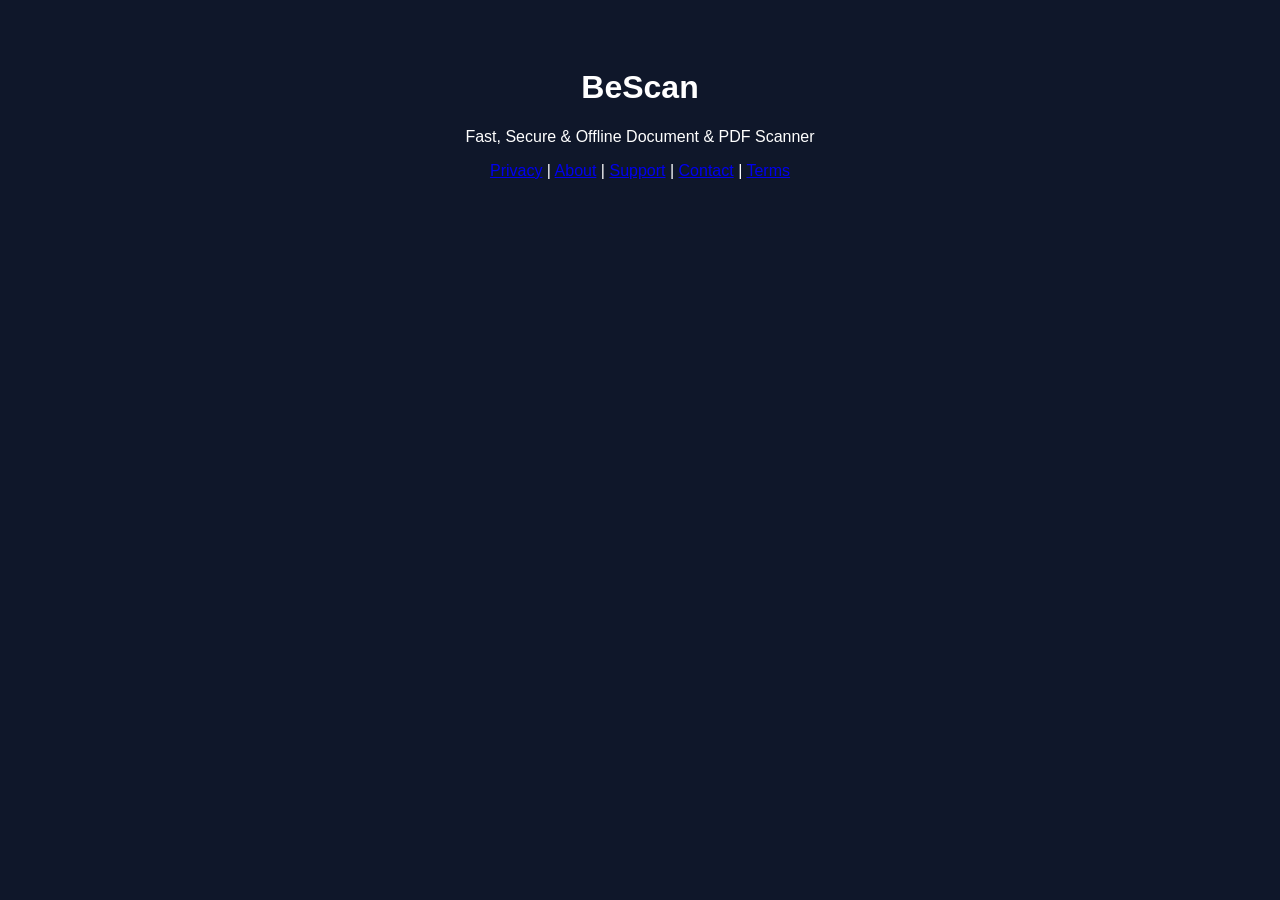
==== index.html @ 76a46c18 "Add files via upload" ====
<!DOCTYPE html><html><head><meta charset='UTF-8'><meta name='viewport' content='width=device-width,initial-scale=1'><title>BeScan</title></head><body style='font-family:Arial;background:#0f172a;color:white;text-align:center;padding:40px'><h1>BeScan</h1><p>Fast, Secure & Offline Document & PDF Scanner</p><p><a href='privacy-policy.html'>Privacy</a> | <a href='about.html'>About</a> | <a href='support.html'>Support</a> | <a href='contact.html'>Contact</a> | <a href='terms.html'>Terms</a></p></body></html>
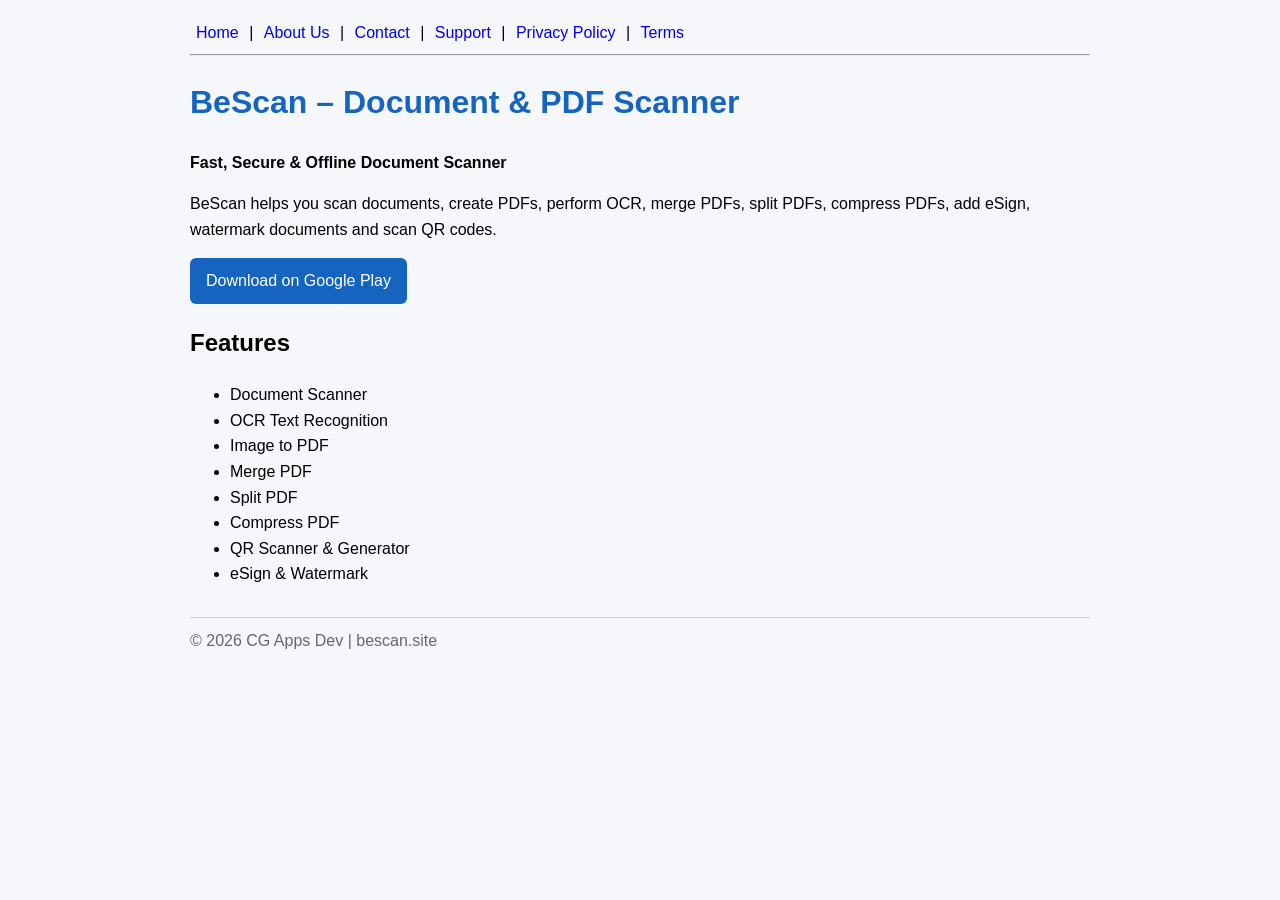
==== commit e5d5f5fd: "Add files via upload" ====
--- a/index.html
+++ b/index.html
@@ -1 +1,27 @@
-<!DOCTYPE html><html><head><meta charset='UTF-8'><meta name='viewport' content='width=device-width,initial-scale=1'><title>BeScan</title></head><body style='font-family:Arial;background:#0f172a;color:white;text-align:center;padding:40px'><h1>BeScan</h1><p>Fast, Secure & Offline Document & PDF Scanner</p><p><a href='privacy-policy.html'>Privacy</a> | <a href='about.html'>About</a> | <a href='support.html'>Support</a> | <a href='contact.html'>Contact</a> | <a href='terms.html'>Terms</a></p></body></html>+<!DOCTYPE html><html><head><meta charset='UTF-8'><title>BeScan</title><style>
+body{font-family:Arial,sans-serif;max-width:900px;margin:auto;padding:20px;line-height:1.6;background:#f5f7fb}
+h1{color:#1565c0}
+nav a{text-decoration:none;margin:0 6px}
+footer{margin-top:30px;border-top:1px solid #ccc;padding-top:10px;color:#666}
+.btn{display:inline-block;padding:10px 16px;background:#1565c0;color:#fff;text-decoration:none;border-radius:6px}
+</style></head><body>
+
+<nav>
+<a href="index.html">Home</a> |
+<a href="about.html">About Us</a> |
+<a href="contact.html">Contact</a> |
+<a href="support.html">Support</a> |
+<a href="privacy-policy.html">Privacy Policy</a> |
+<a href="terms.html">Terms</a>
+</nav><hr>
+
+<h1>BeScan – Document & PDF Scanner</h1>
+<p><b>Fast, Secure & Offline Document Scanner</b></p>
+<p>BeScan helps you scan documents, create PDFs, perform OCR, merge PDFs, split PDFs, compress PDFs, add eSign, watermark documents and scan QR codes.</p>
+<p><a class='btn' href='https://play.google.com/store/apps/details?id=com.cgappsdev.bescan'>Download on Google Play</a></p>
+<h2>Features</h2>
+<ul>
+<li>Document Scanner</li><li>OCR Text Recognition</li><li>Image to PDF</li><li>Merge PDF</li>
+<li>Split PDF</li><li>Compress PDF</li><li>QR Scanner & Generator</li><li>eSign & Watermark</li>
+</ul>
+<footer>© 2026 CG Apps Dev | bescan.site</footer></body></html>
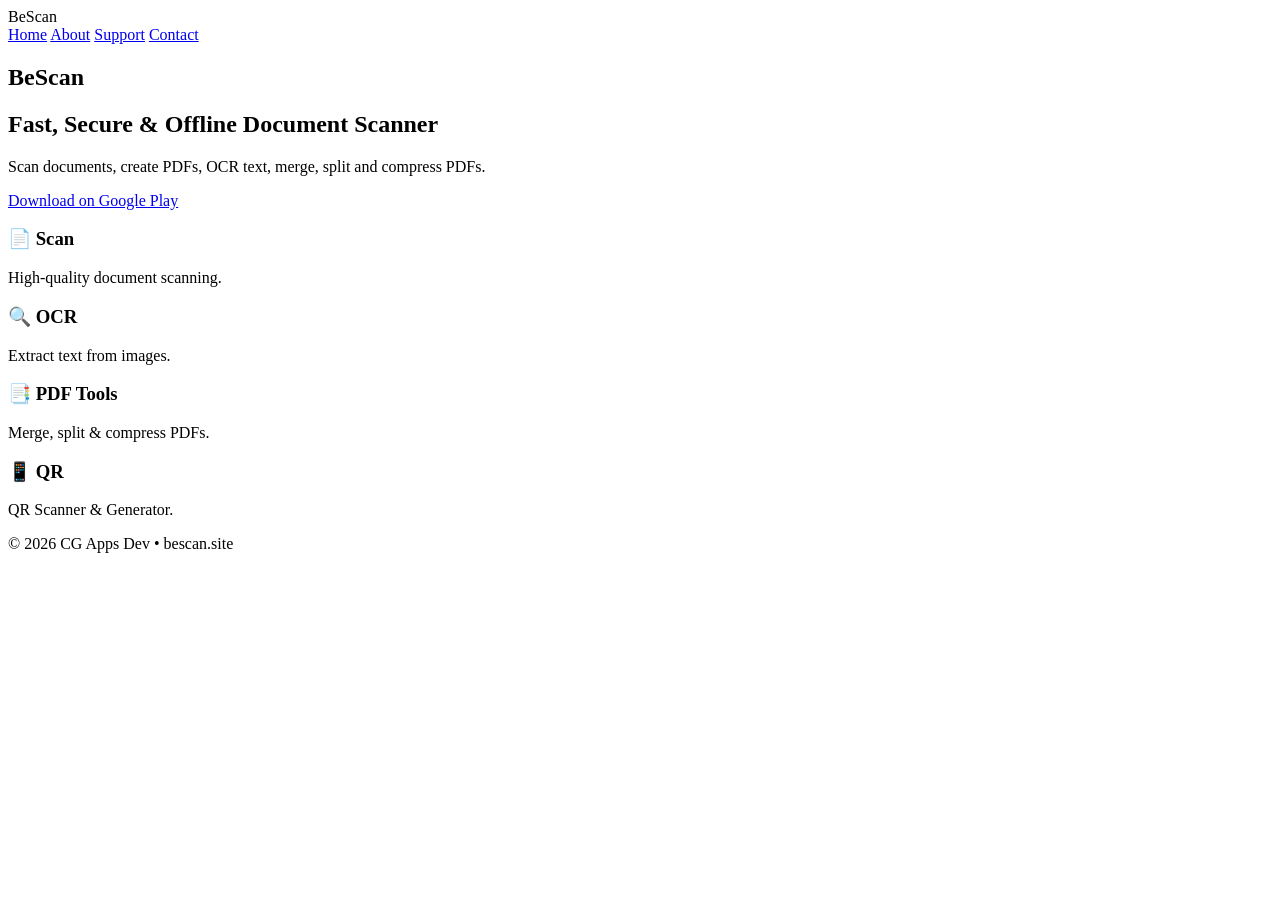
==== commit 2f665d0c: "Add files via upload" ====
--- a/index.html
+++ b/index.html
@@ -1,27 +1,37 @@
-<!DOCTYPE html><html><head><meta charset='UTF-8'><title>BeScan</title><style>
-body{font-family:Arial,sans-serif;max-width:900px;margin:auto;padding:20px;line-height:1.6;background:#f5f7fb}
-h1{color:#1565c0}
-nav a{text-decoration:none;margin:0 6px}
-footer{margin-top:30px;border-top:1px solid #ccc;padding-top:10px;color:#666}
-.btn{display:inline-block;padding:10px 16px;background:#1565c0;color:#fff;text-decoration:none;border-radius:6px}
-</style></head><body>
+<!DOCTYPE html>
+<html lang='en'>
+<head>
+<meta charset='UTF-8'>
+<meta name='viewport' content='width=device-width,initial-scale=1'>
+<title>BeScan - Document & PDF Scanner</title>
+<link rel='stylesheet' href='assets/css/style.css'>
+</head>
+<body>
+<header>
+<div class='logo'>BeScan</div>
+<nav>
+<a href='index.html'>Home</a>
+<a href='about.html'>About</a>
+<a href='support.html'>Support</a>
+<a href='contact.html'>Contact</a>
+</nav>
+</header>
 
-<nav>
-<a href="index.html">Home</a> |
-<a href="about.html">About Us</a> |
-<a href="contact.html">Contact</a> |
-<a href="support.html">Support</a> |
-<a href="privacy-policy.html">Privacy Policy</a> |
-<a href="terms.html">Terms</a>
-</nav><hr>
+<section class='hero'>
+<h1>BeScan</h1>
+<h2>Fast, Secure & Offline Document Scanner</h2>
+<p>Scan documents, create PDFs, OCR text, merge, split and compress PDFs.</p>
+<a class='btn' href='https://play.google.com/store/apps/details?id=com.cgappsdev.bescan'>Download on Google Play</a>
+</section>
 
-<h1>BeScan – Document & PDF Scanner</h1>
-<p><b>Fast, Secure & Offline Document Scanner</b></p>
-<p>BeScan helps you scan documents, create PDFs, perform OCR, merge PDFs, split PDFs, compress PDFs, add eSign, watermark documents and scan QR codes.</p>
-<p><a class='btn' href='https://play.google.com/store/apps/details?id=com.cgappsdev.bescan'>Download on Google Play</a></p>
-<h2>Features</h2>
-<ul>
-<li>Document Scanner</li><li>OCR Text Recognition</li><li>Image to PDF</li><li>Merge PDF</li>
-<li>Split PDF</li><li>Compress PDF</li><li>QR Scanner & Generator</li><li>eSign & Watermark</li>
-</ul>
-<footer>© 2026 CG Apps Dev | bescan.site</footer></body></html>+<section class='features'>
+<div class='card'><h3>📄 Scan</h3><p>High-quality document scanning.</p></div>
+<div class='card'><h3>🔍 OCR</h3><p>Extract text from images.</p></div>
+<div class='card'><h3>📑 PDF Tools</h3><p>Merge, split & compress PDFs.</p></div>
+<div class='card'><h3>📱 QR</h3><p>QR Scanner & Generator.</p></div>
+</section>
+
+<footer>© 2026 CG Apps Dev • bescan.site</footer>
+<script src='assets/js/main.js'></script>
+</body>
+</html>
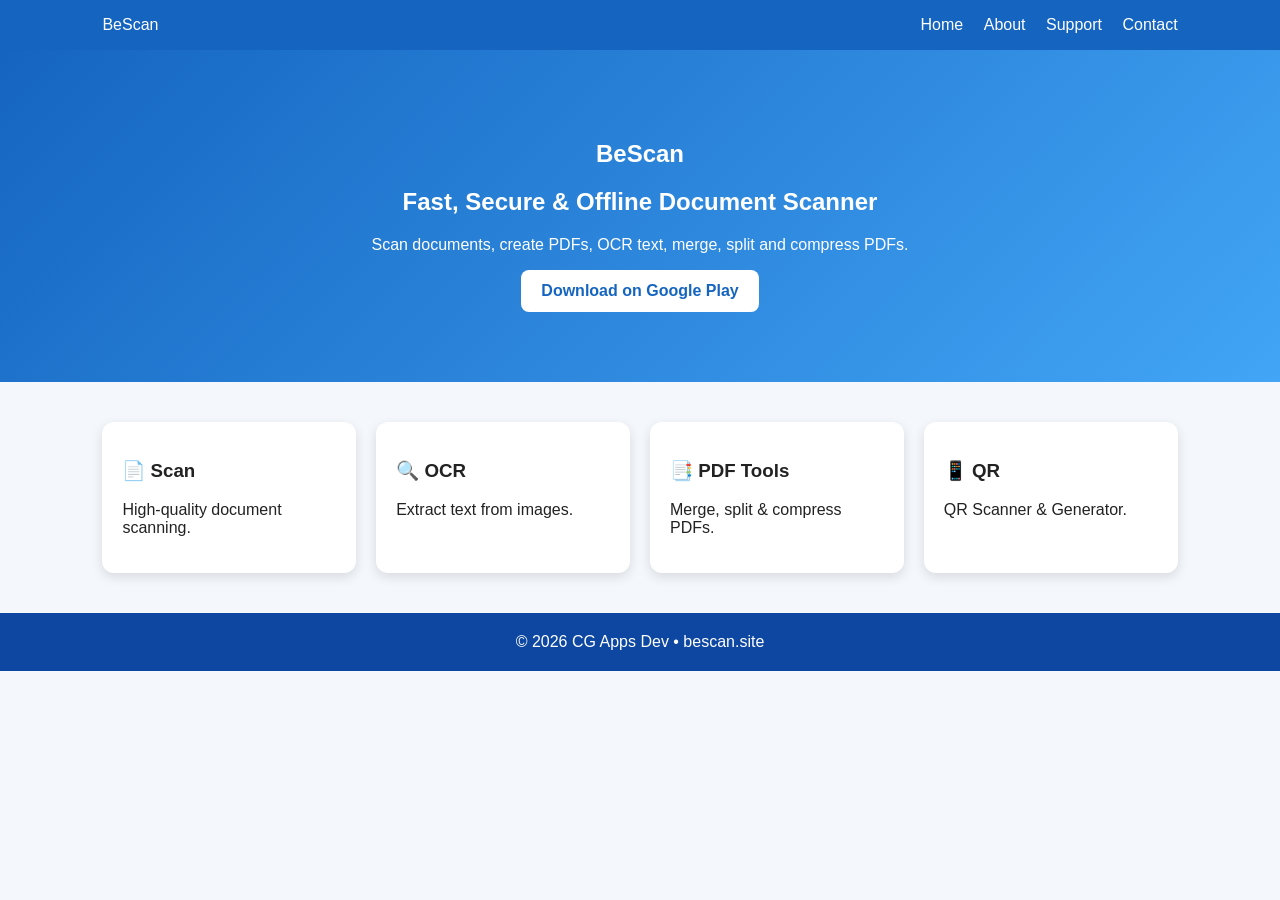
==== commit 1516cc88: "Update index.html" ====
--- a/index.html
+++ b/index.html
@@ -4,7 +4,7 @@
 <meta charset='UTF-8'>
 <meta name='viewport' content='width=device-width,initial-scale=1'>
 <title>BeScan - Document & PDF Scanner</title>
-<link rel='stylesheet' href='assets/css/style.css'>
+<link rel='stylesheet' href='style.css'>
 </head>
 <body>
 <header>
@@ -32,6 +32,6 @@
 </section>
 
 <footer>© 2026 CG Apps Dev • bescan.site</footer>
-<script src='assets/js/main.js'></script>
+<script src='main.js'></script>
 </body>
-</html>+</html>
--- a/style.css
+++ b/style.css
@@ -0,0 +1,8 @@
+body{margin:0;font-family:Arial,sans-serif;background:#f4f7fb;color:#222}
+header{display:flex;justify-content:space-between;align-items:center;padding:16px 8%;background:#1565c0;color:#fff}
+nav a{color:#fff;text-decoration:none;margin-left:16px}
+.hero{padding:70px 8%;text-align:center;background:linear-gradient(135deg,#1565c0,#42a5f5);color:#fff}
+.btn{display:inline-block;background:#fff;color:#1565c0;padding:12px 20px;border-radius:8px;text-decoration:none;font-weight:bold}
+.features{display:grid;grid-template-columns:repeat(auto-fit,minmax(220px,1fr));gap:20px;padding:40px 8%}
+.card{background:#fff;padding:20px;border-radius:12px;box-shadow:0 4px 12px rgba(0,0,0,.12)}
+footer{text-align:center;padding:20px;background:#0d47a1;color:#fff}
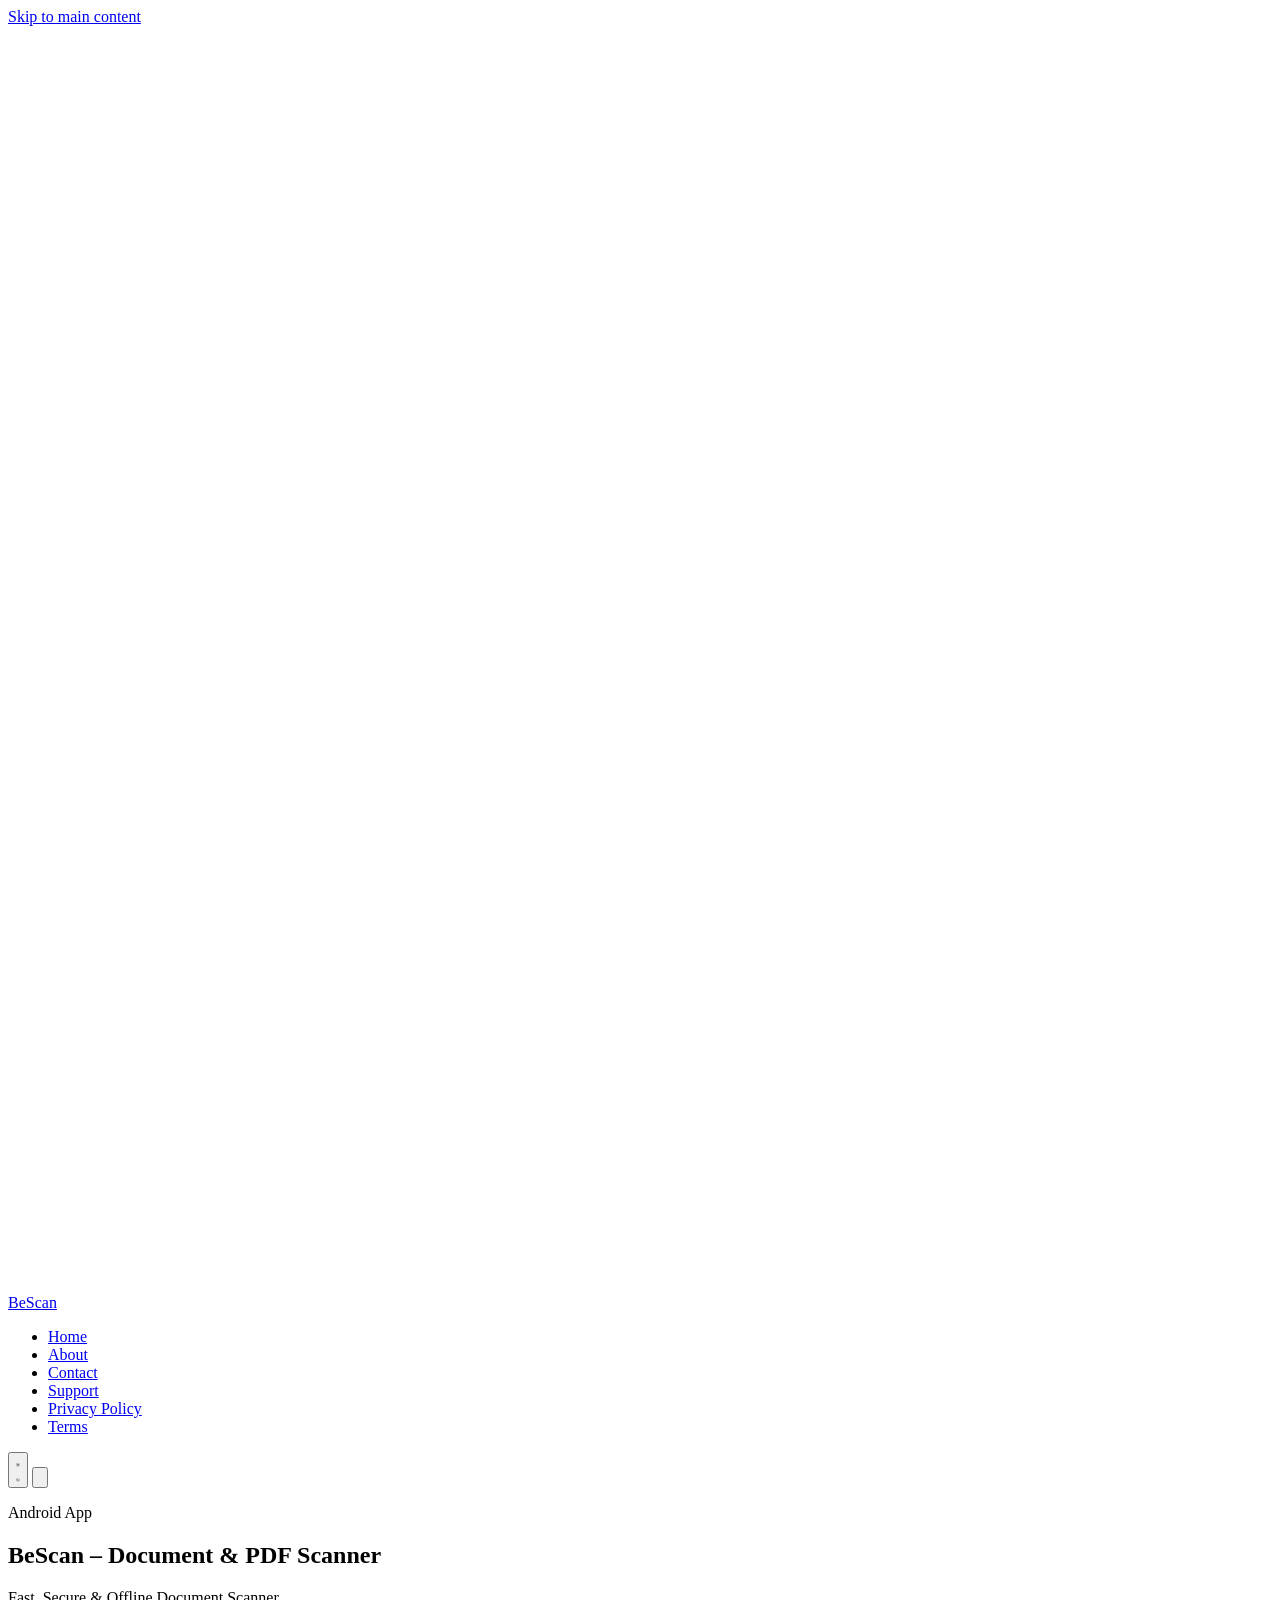
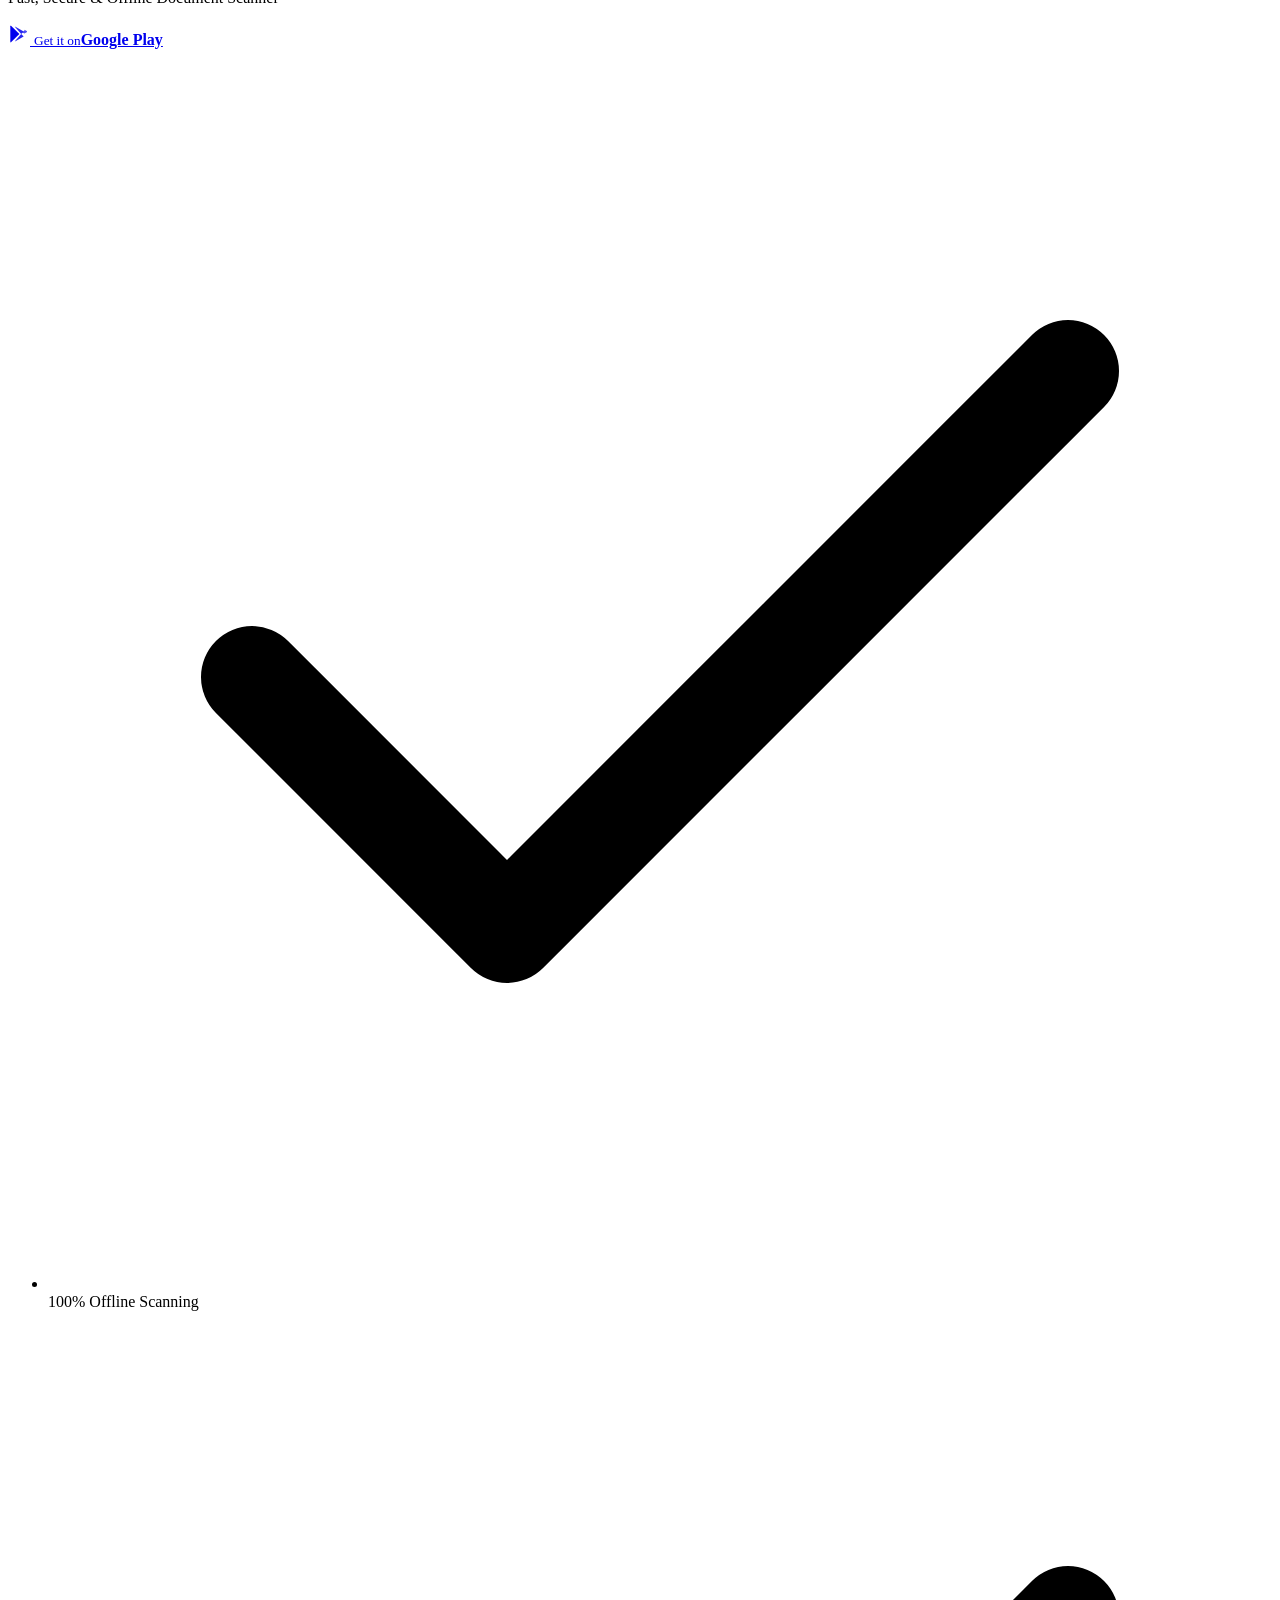
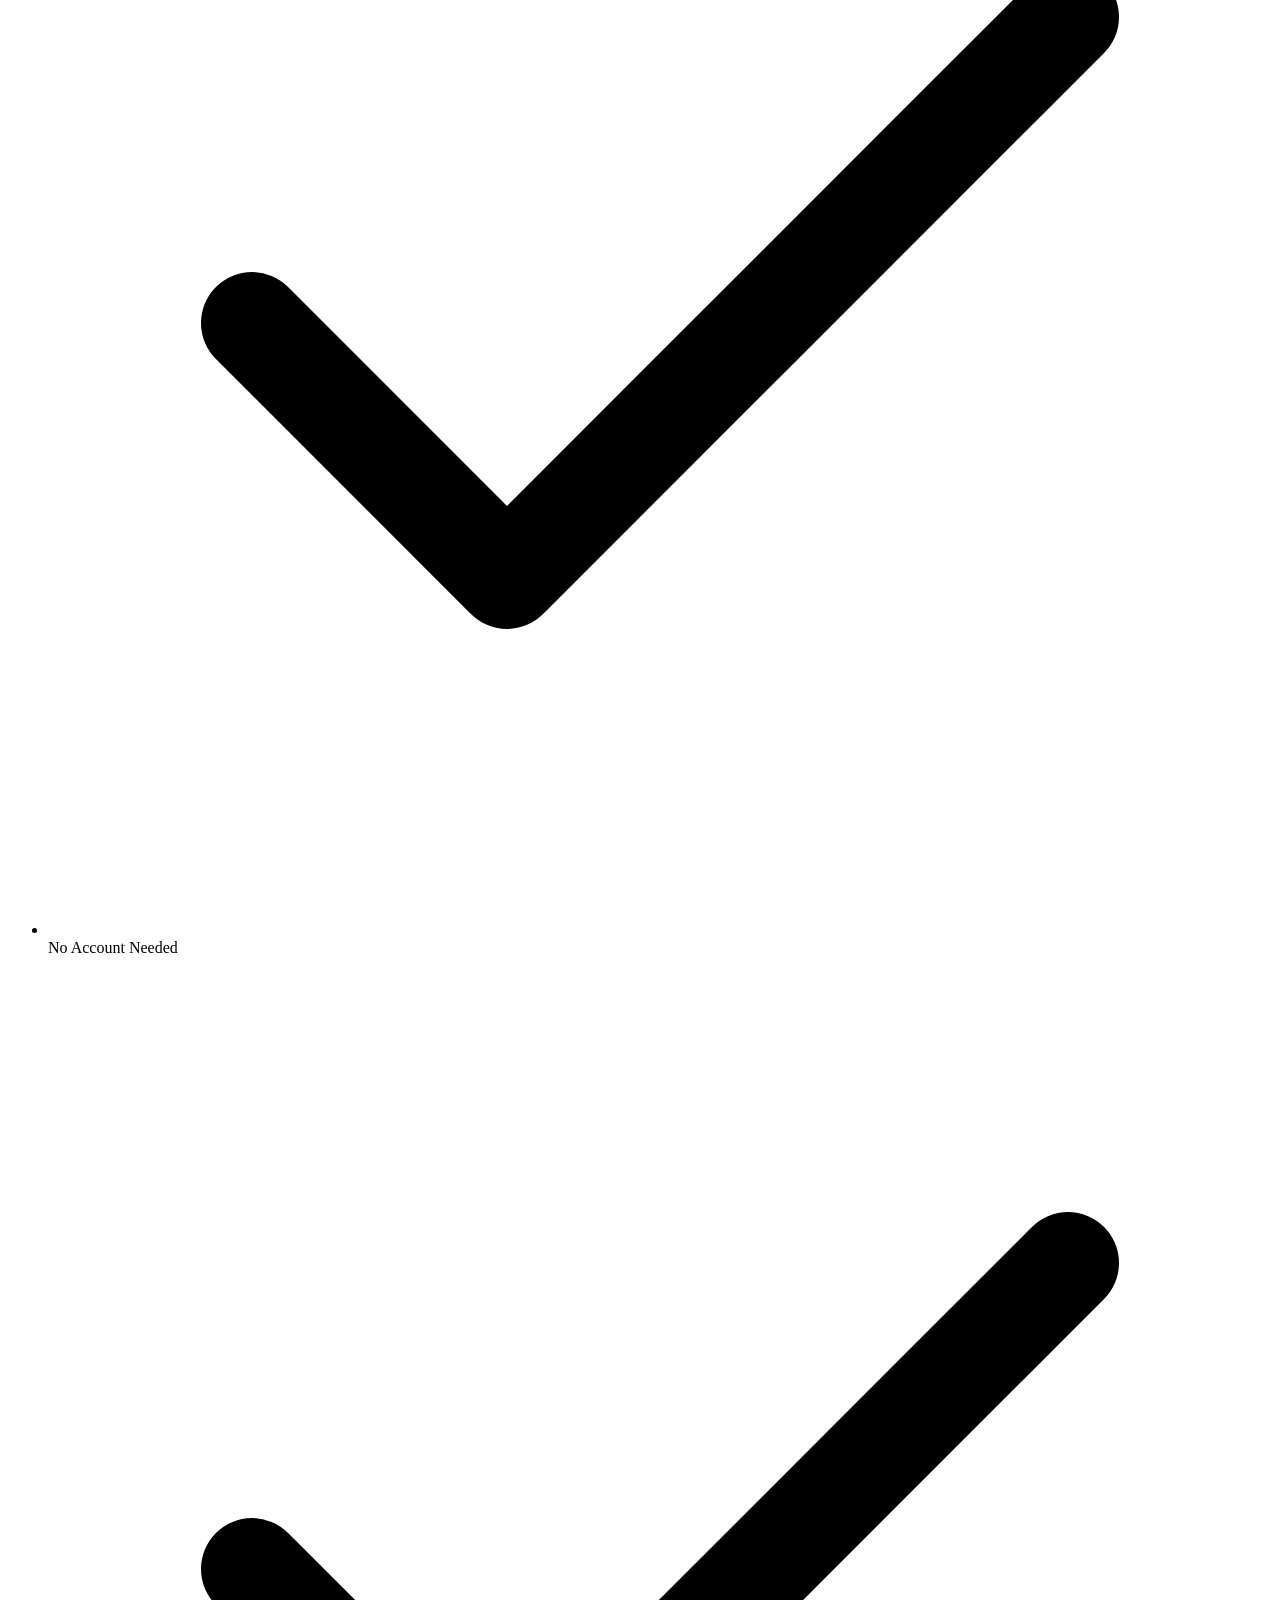
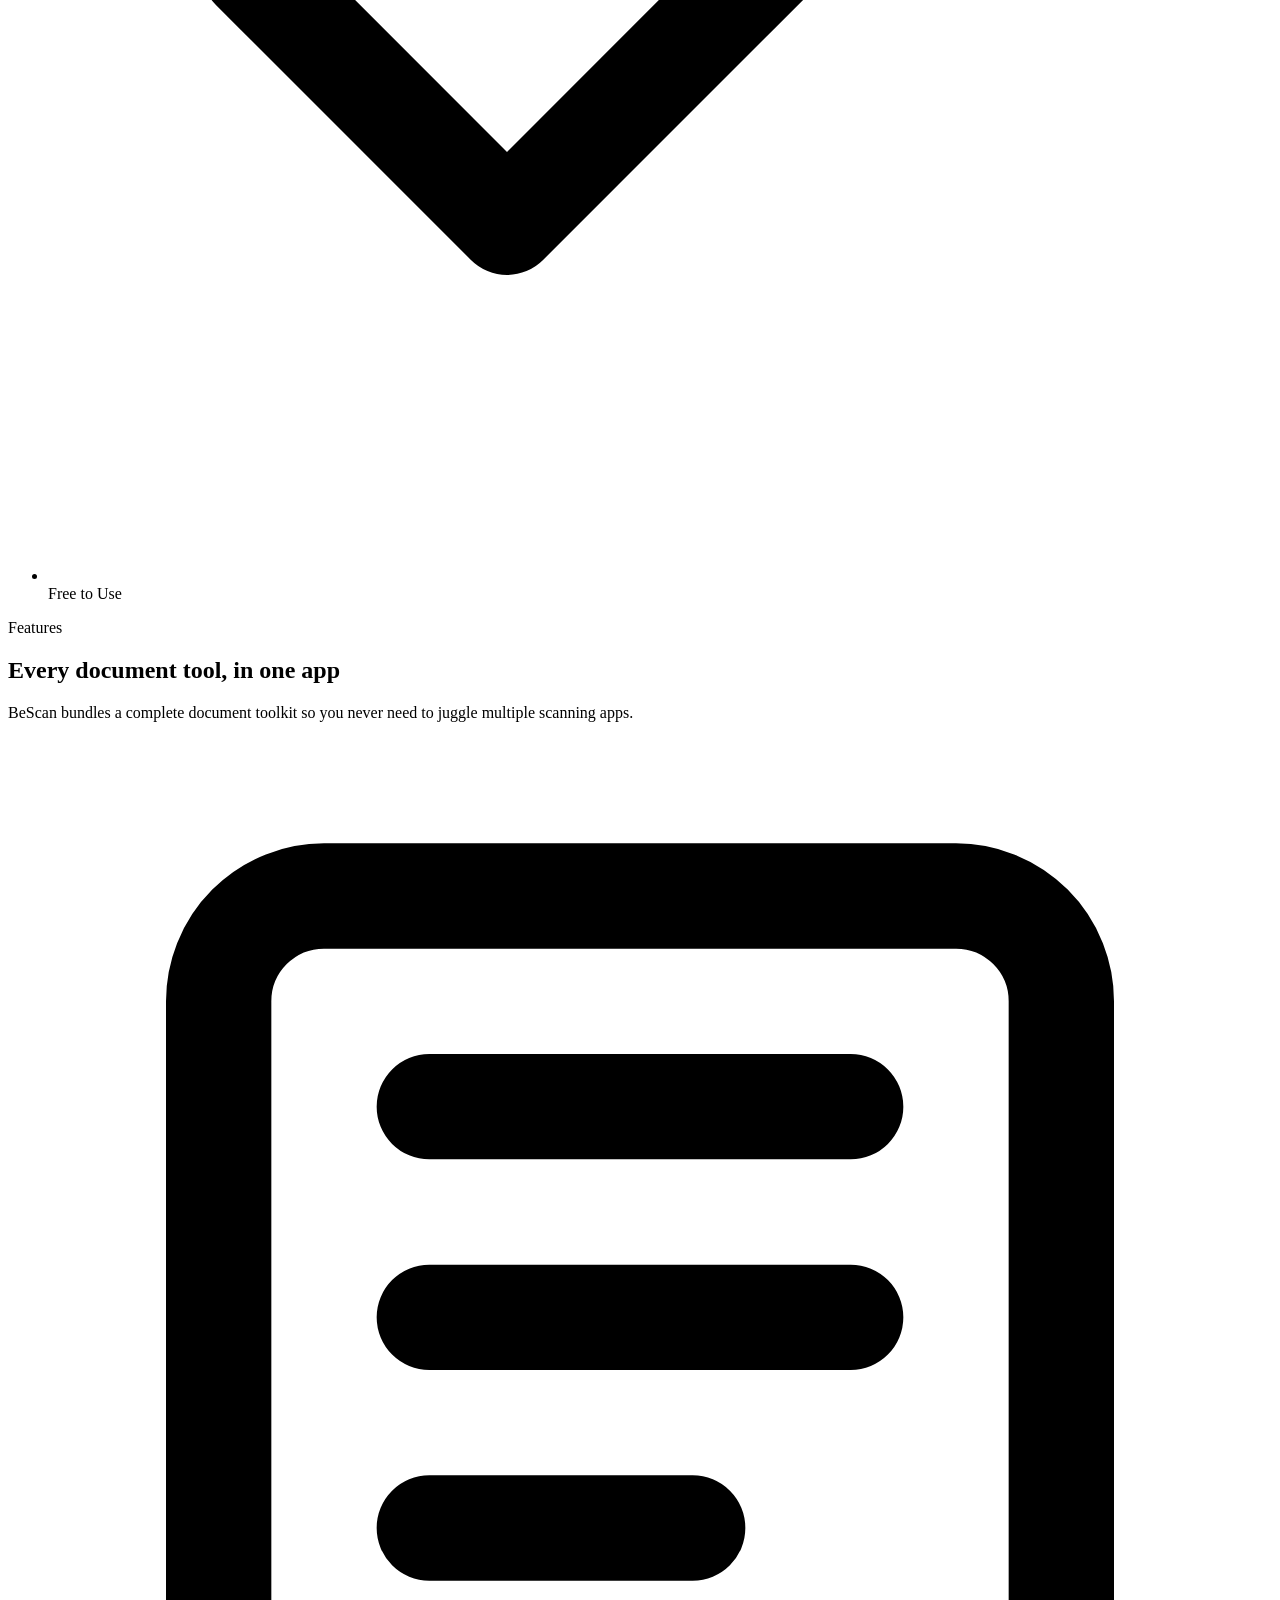
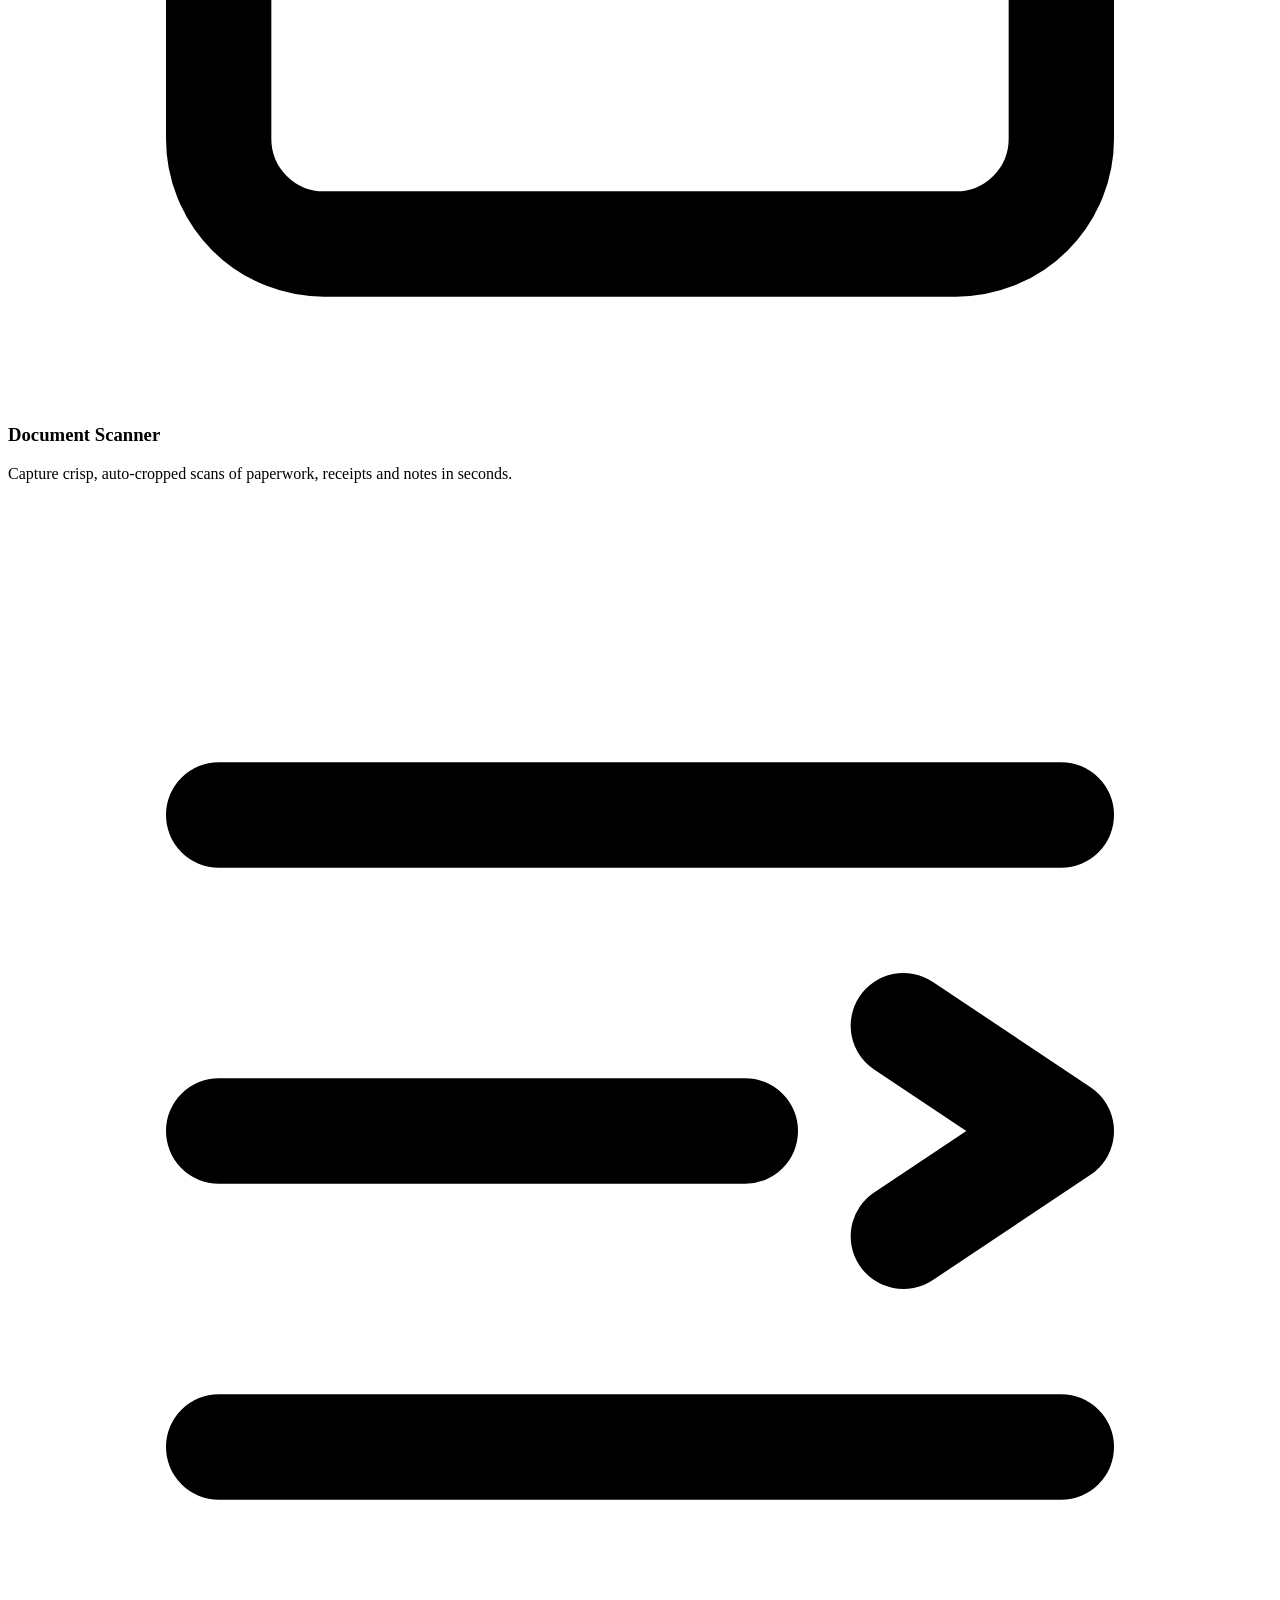
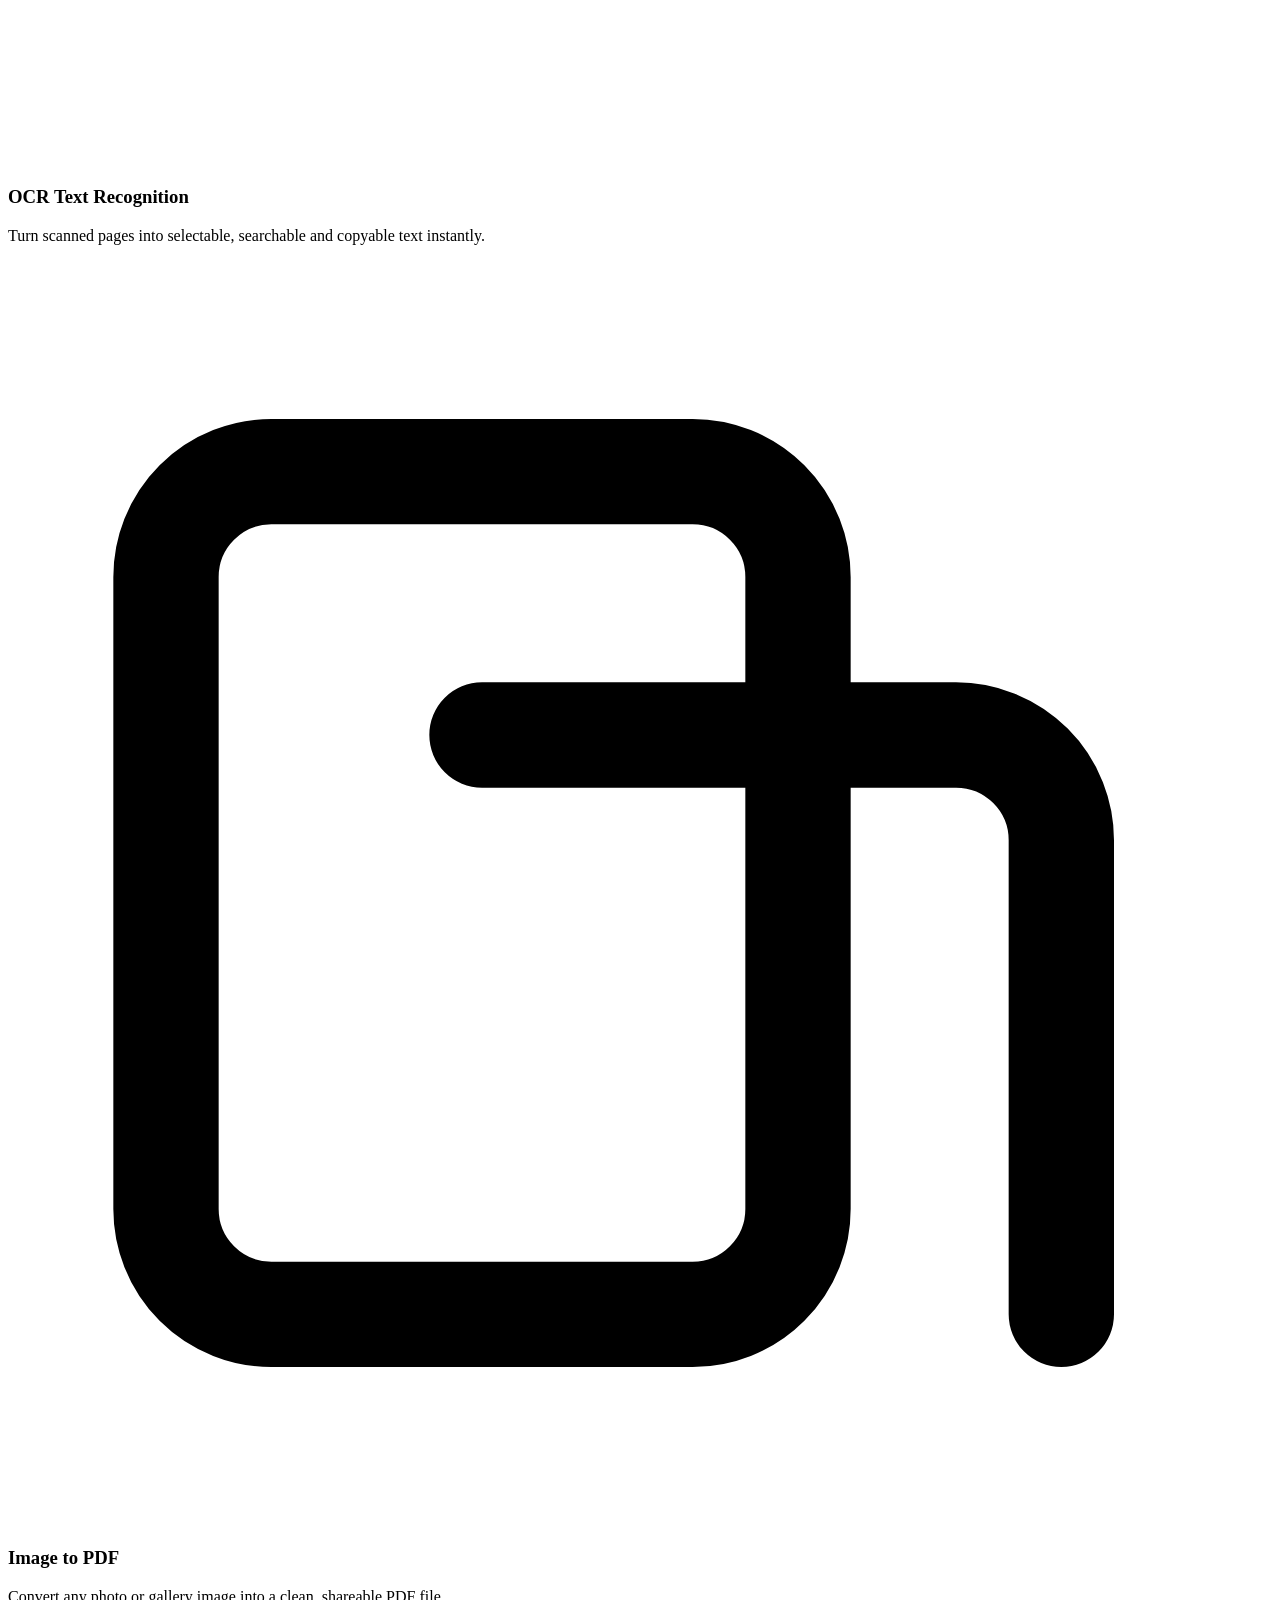
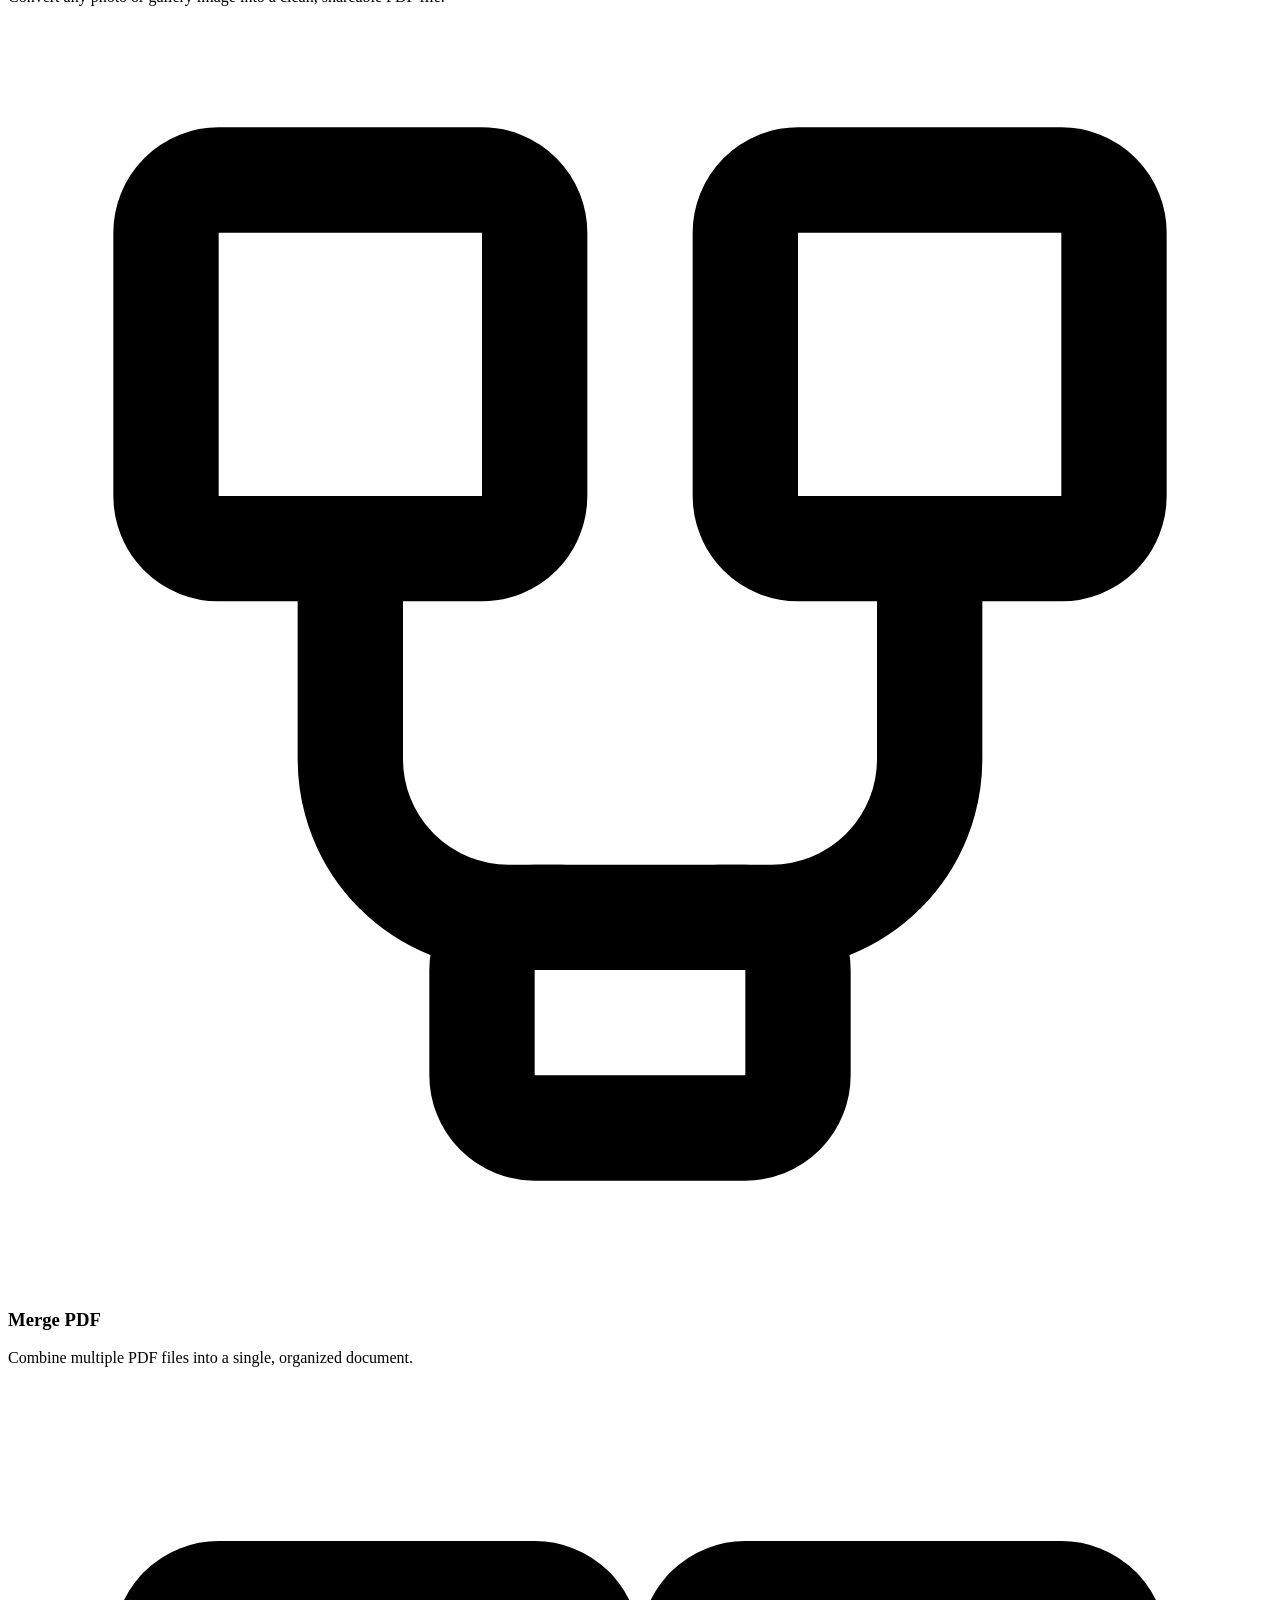
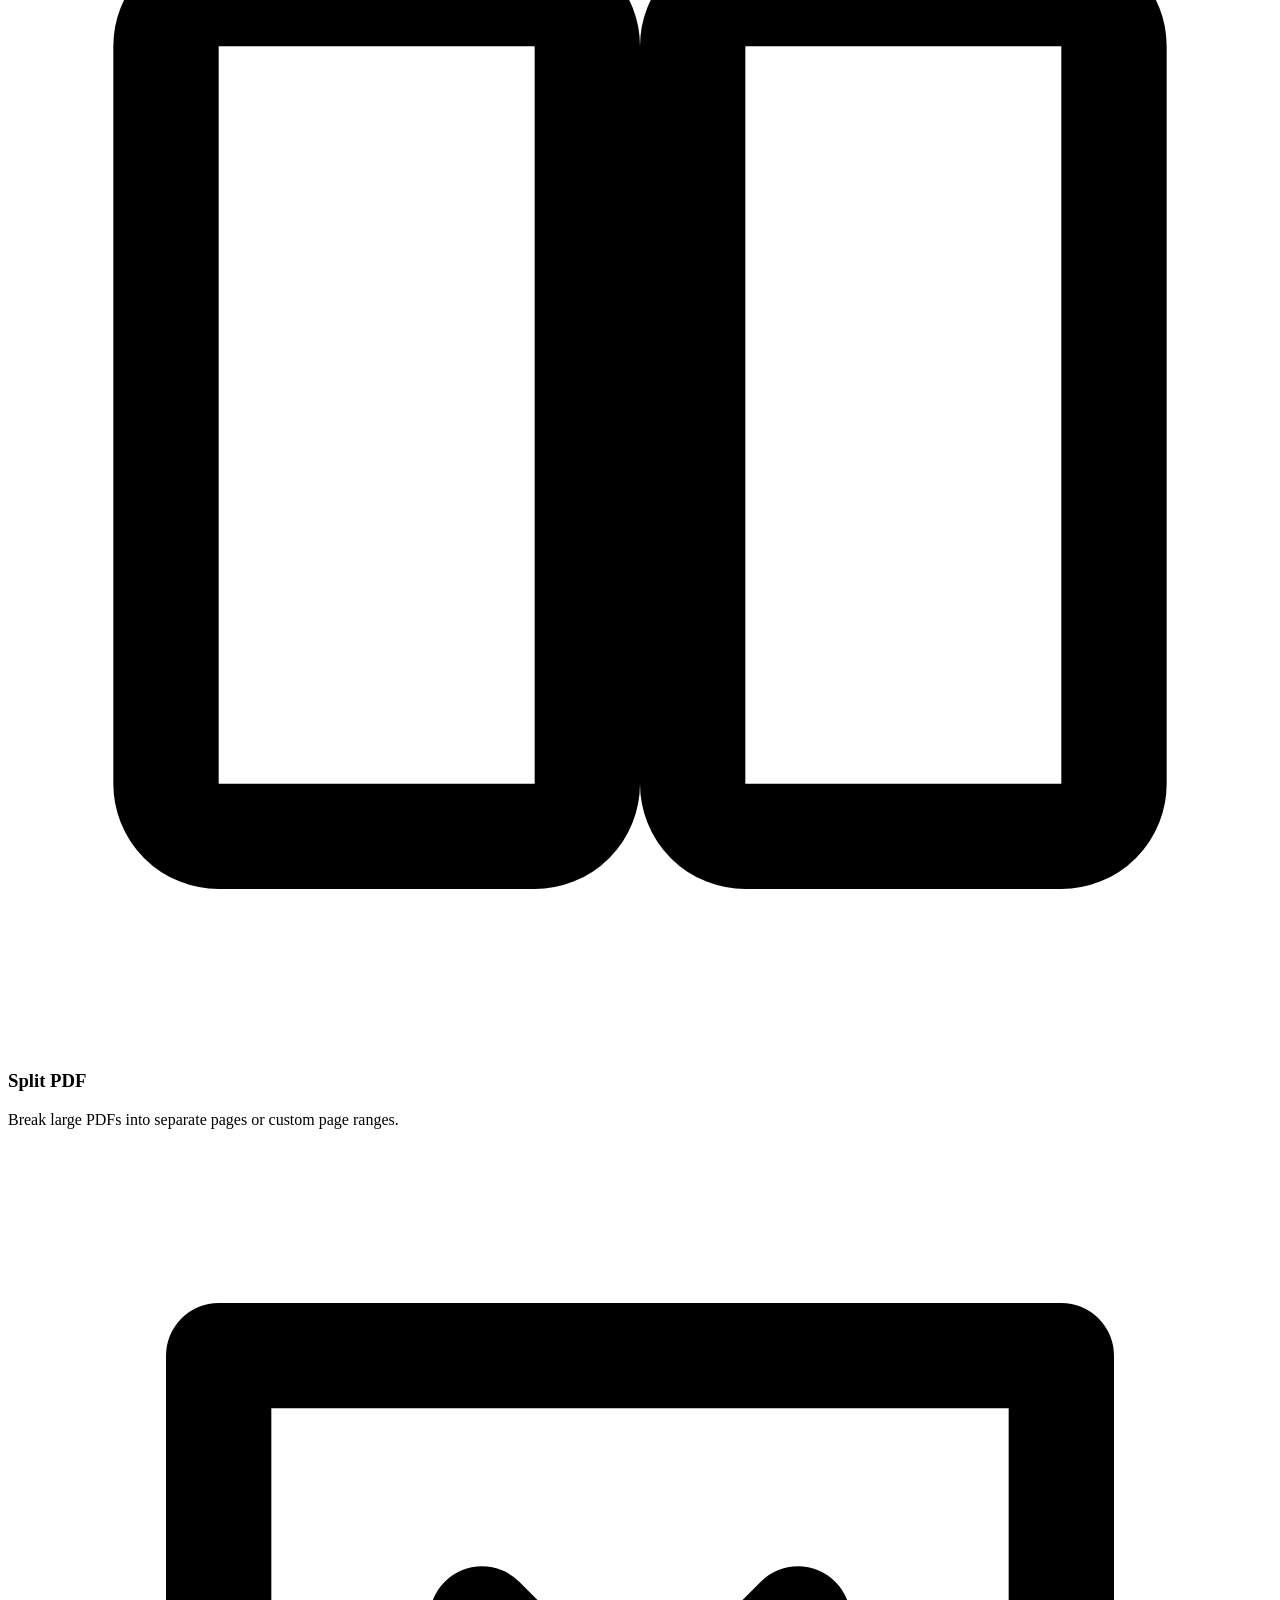
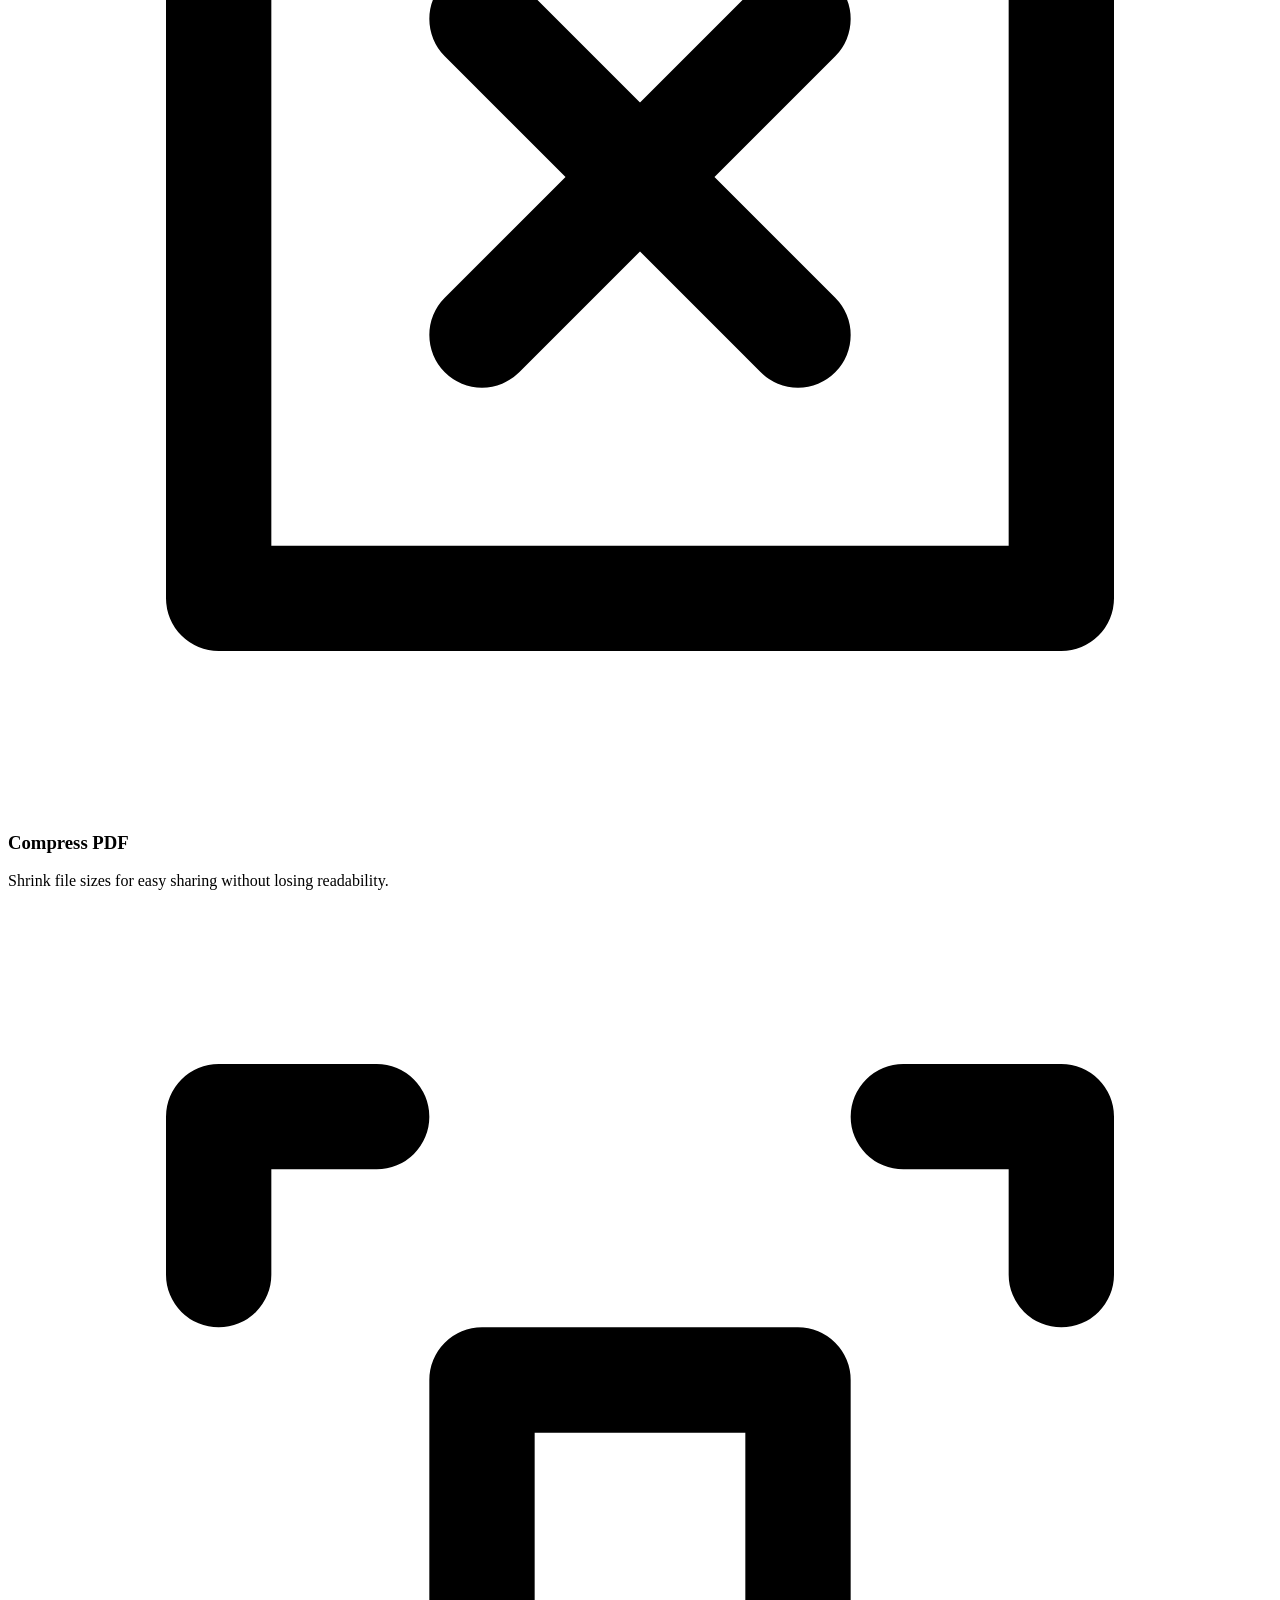
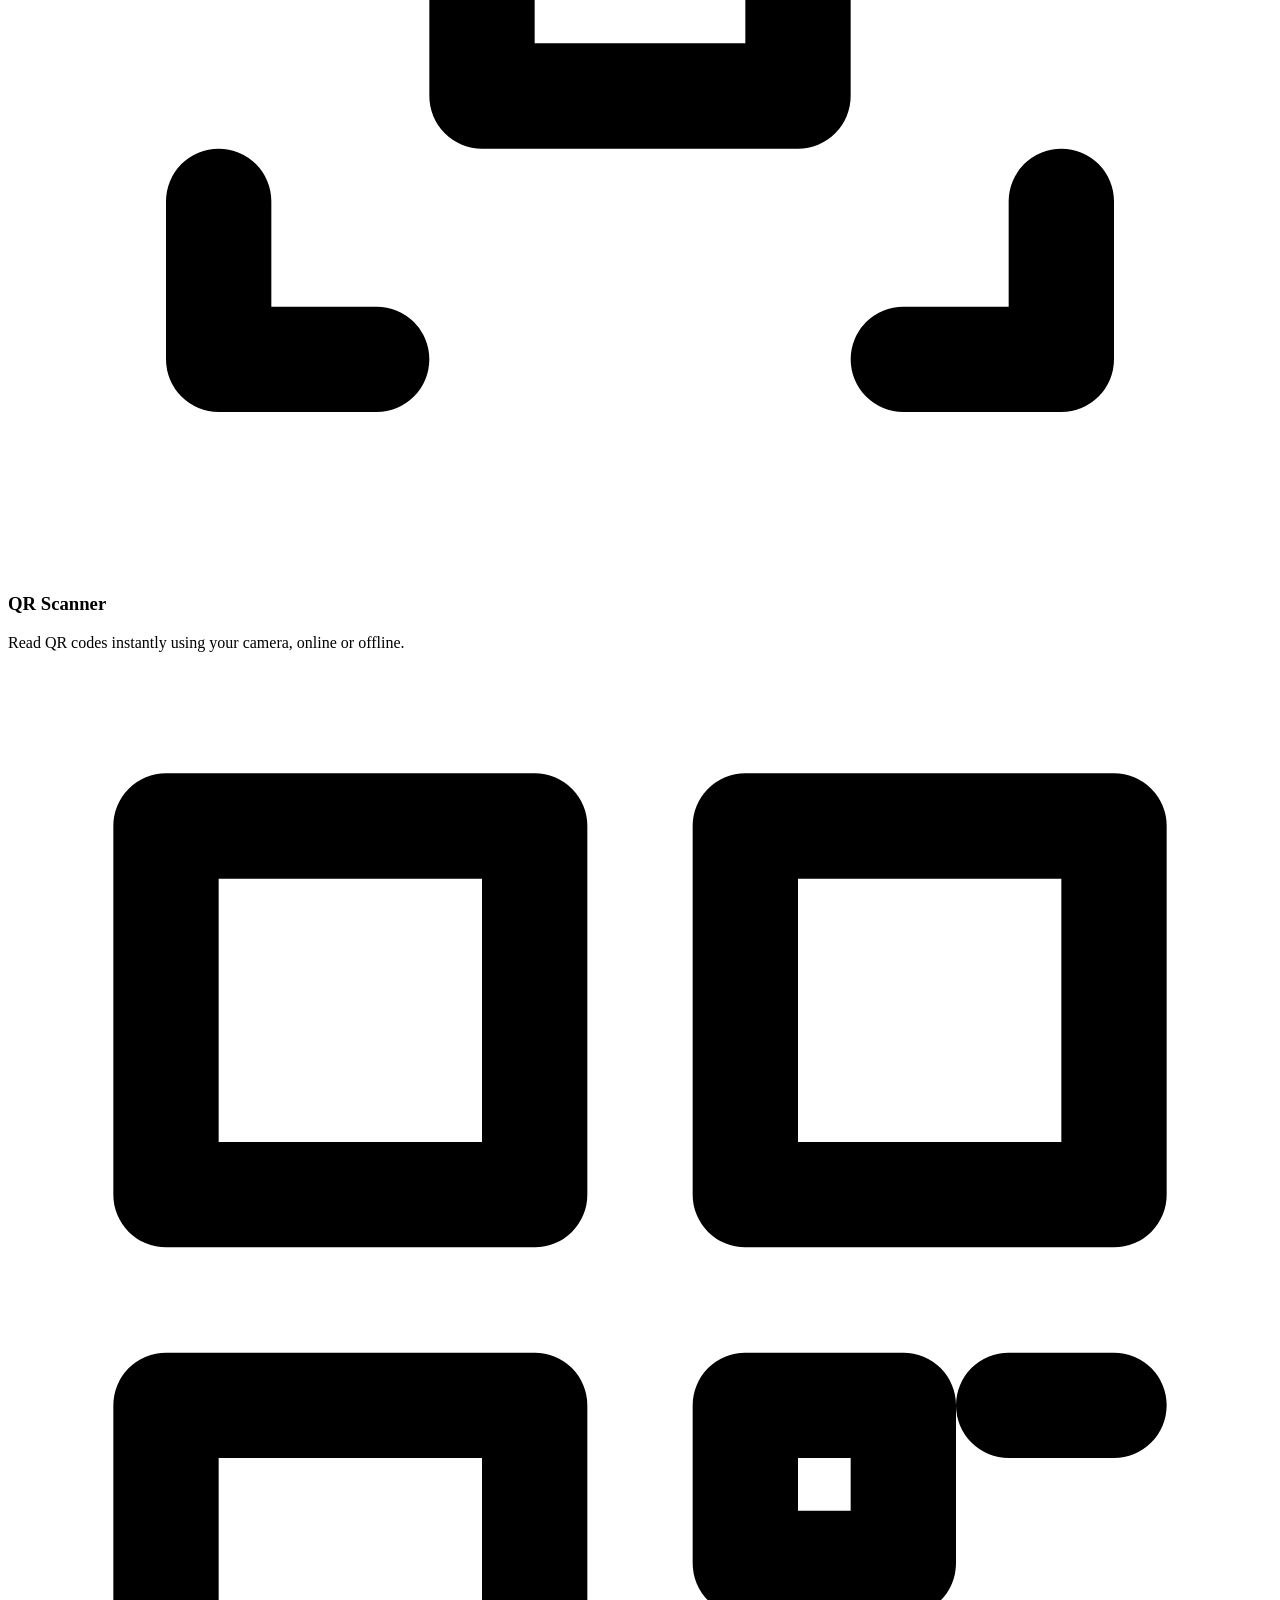
==== commit 91199362: "Add files via upload" ====
--- a/index.html
+++ b/index.html
@@ -1,37 +1,341 @@
 <!DOCTYPE html>
-<html lang='en'>
+<html lang="en">
 <head>
-<meta charset='UTF-8'>
-<meta name='viewport' content='width=device-width,initial-scale=1'>
-<title>BeScan - Document & PDF Scanner</title>
-<link rel='stylesheet' href='style.css'>
+<meta charset="UTF-8">
+<meta name="viewport" content="width=device-width, initial-scale=1.0">
+<title>BeScan – Document &amp; PDF Scanner for Android</title>
+<meta name="description" content="BeScan is a fast, secure and offline document &amp; PDF scanner for Android with OCR, PDF merge, split, compress, QR tools and eSign — no account, no uploads.">
+<meta name="keywords" content="BeScan, document scanner, PDF scanner, OCR, image to PDF, merge PDF, split PDF, compress PDF, QR scanner, QR generator, eSign, Android app">
+<meta name="author" content="CG Apps Dev">
+<link rel="canonical" href="https://bescan.site/index.html">
+
+<!-- Open Graph -->
+<meta property="og:type" content="website">
+<meta property="og:title" content="BeScan – Document &amp; PDF Scanner">
+<meta property="og:description" content="Fast, secure &amp; offline document scanner for Android. Scan, OCR, merge, split, compress PDFs and more — all on-device.">
+<meta property="og:url" content="https://bescan.site/index.html">
+<meta property="og:site_name" content="BeScan">
+<meta property="og:image" content="https://bescan.site/assets/images/screen-scan.svg">
+<meta name="twitter:card" content="summary_large_image">
+<meta name="twitter:title" content="BeScan – Document &amp; PDF Scanner">
+<meta name="twitter:description" content="Fast, secure &amp; offline document scanner for Android.">
+
+<link rel="icon" href="assets/images/favicon.svg" type="image/svg+xml">
+<link rel="apple-touch-icon" href="assets/images/favicon.svg">
+<link rel="stylesheet" href="assets/css/style.css">
+
+<!-- Prevent flash of incorrect theme -->
+<script>
+  (function () {
+    try {
+      var t = localStorage.getItem('bescan-theme');
+      if (t === 'dark') document.documentElement.setAttribute('data-theme', 'dark');
+    } catch (e) {}
+  })();
+</script>
+
+<script type="application/ld+json">
+{
+  "@context": "https://schema.org",
+  "@type": "MobileApplication",
+  "name": "BeScan",
+  "operatingSystem": "Android",
+  "applicationCategory": "BusinessApplication",
+  "url": "https://bescan.site",
+  "author": { "@type": "Organization", "name": "CG Apps Dev" },
+  "offers": { "@type": "Offer", "price": "0", "priceCurrency": "USD" }
+}
+</script>
 </head>
 <body>
-<header>
-<div class='logo'>BeScan</div>
-<nav>
-<a href='index.html'>Home</a>
-<a href='about.html'>About</a>
-<a href='support.html'>Support</a>
-<a href='contact.html'>Contact</a>
-</nav>
+<a class="skip-link" href="#main">Skip to main content</a>
+
+<header class="site-header">
+  <nav class="nav container" aria-label="Primary">
+    <a href="index.html" class="brand">
+      <span class="logo-mark" aria-hidden="true">
+        <svg viewBox="0 0 24 24" fill="none" stroke="#fff" stroke-width="2" stroke-linecap="round" stroke-linejoin="round"><path d="M4 8V5a1 1 0 0 1 1-1h3"/><path d="M20 8V5a1 1 0 0 0-1-1h-3"/><path d="M4 16v3a1 1 0 0 0 1 1h3"/><path d="M20 16v3a1 1 0 0 1-1 1h-3"/></svg>
+      </span>
+      BeScan
+    </a>
+    <ul class="nav-links" id="nav-links">
+      <li><a href="index.html" aria-current="page">Home</a></li>
+      <li><a href="about.html">About</a></li>
+      <li><a href="contact.html">Contact</a></li>
+      <li><a href="support.html">Support</a></li>
+      <li><a href="privacy-policy.html">Privacy Policy</a></li>
+      <li><a href="terms.html">Terms</a></li>
+    </ul>
+    <div class="nav-actions">
+      <button class="theme-toggle" type="button" aria-label="Toggle dark mode" aria-pressed="false">
+        <svg class="icon-sun" viewBox="0 0 24 24" fill="none" stroke="currentColor" stroke-width="2" stroke-linecap="round" stroke-linejoin="round"><circle cx="12" cy="12" r="4"/><path d="M12 2v2M12 20v2M4.9 4.9l1.4 1.4M17.7 17.7l1.4 1.4M2 12h2M20 12h2M4.9 19.1l1.4-1.4M17.7 6.3l1.4-1.4"/></svg>
+        <svg class="icon-moon" viewBox="0 0 24 24" fill="none" stroke="currentColor" stroke-width="2" stroke-linecap="round" stroke-linejoin="round"><path d="M21 12.8A9 9 0 1 1 11.2 3 7 7 0 0 0 21 12.8Z"/></svg>
+      </button>
+      <button class="nav-toggle" type="button" aria-label="Open menu" aria-expanded="false" aria-controls="nav-links">
+        <svg viewBox="0 0 24 24" fill="none" stroke="currentColor" stroke-width="2" stroke-linecap="round" stroke-linejoin="round"><path d="M4 7h16M4 12h16M4 17h16"/></svg>
+      </button>
+    </div>
+  </nav>
 </header>
 
-<section class='hero'>
-<h1>BeScan</h1>
-<h2>Fast, Secure & Offline Document Scanner</h2>
-<p>Scan documents, create PDFs, OCR text, merge, split and compress PDFs.</p>
-<a class='btn' href='https://play.google.com/store/apps/details?id=com.cgappsdev.bescan'>Download on Google Play</a>
-</section>
-
-<section class='features'>
-<div class='card'><h3>📄 Scan</h3><p>High-quality document scanning.</p></div>
-<div class='card'><h3>🔍 OCR</h3><p>Extract text from images.</p></div>
-<div class='card'><h3>📑 PDF Tools</h3><p>Merge, split & compress PDFs.</p></div>
-<div class='card'><h3>📱 QR</h3><p>QR Scanner & Generator.</p></div>
-</section>
-
-<footer>© 2026 CG Apps Dev • bescan.site</footer>
-<script src='main.js'></script>
+<main id="main">
+
+  <!-- Hero -->
+  <section class="hero">
+    <div class="container">
+      <div class="hero-copy">
+        <p class="eyebrow">Android App</p>
+        <h1>BeScan – Document &amp; PDF Scanner</h1>
+        <p class="subtitle">Fast, Secure &amp; Offline Document Scanner</p>
+        <div class="hero-cta">
+          <a class="btn btn-play" href="https://play.google.com/store/apps/details?id=com.cgappsdev.bescan" target="_blank" rel="noopener">
+            <svg width="22" height="22" viewBox="0 0 24 24" fill="currentColor" aria-hidden="true"><path d="M3 2.6c-.3.2-.5.6-.5 1v16.8c0 .4.2.8.5 1l9.4-9.4L3 2.6Z"/><path d="M14.4 12l2.7-2.7-9-5.1c-.2-.1-.4-.2-.6-.2L14.4 12Z" opacity=".85"/><path d="M14.4 12l-6.9 8c.2 0 .4-.1.6-.2l9-5.1-2.7-2.7Z" opacity=".85"/><path d="M17.9 8.5l-2.7 1.5 2.7 1.5 2.5-1.4c.5-.3.5-1 0-1.3l-2.5-1.4Z" opacity=".7"/></svg>
+            <span class="play-text-lines"><small>Get it on</small><strong>Google Play</strong></span>
+          </a>
+        </div>
+        <ul class="hero-trust">
+          <li><svg viewBox="0 0 24 24" fill="none" stroke="currentColor" stroke-width="2" stroke-linecap="round" stroke-linejoin="round"><path d="M20 6 9 17l-5-5"/></svg>100% Offline Scanning</li>
+          <li><svg viewBox="0 0 24 24" fill="none" stroke="currentColor" stroke-width="2" stroke-linecap="round" stroke-linejoin="round"><path d="M20 6 9 17l-5-5"/></svg>No Account Needed</li>
+          <li><svg viewBox="0 0 24 24" fill="none" stroke="currentColor" stroke-width="2" stroke-linecap="round" stroke-linejoin="round"><path d="M20 6 9 17l-5-5"/></svg>Free to Use</li>
+        </ul>
+      </div>
+      <div class="hero-visual" aria-hidden="true">
+        <div class="scan-device">
+          <div class="scan-notch"></div>
+          <div class="scan-screen">
+            <div class="scan-doc">
+              <div class="line"></div><div class="line"></div><div class="line"></div>
+              <div class="line"></div><div class="line"></div><div class="line"></div>
+            </div>
+            <span class="scan-corner tl"></span>
+            <span class="scan-corner tr"></span>
+            <span class="scan-corner bl"></span>
+            <span class="scan-corner br"></span>
+            <span class="scan-beam"></span>
+          </div>
+        </div>
+      </div>
+    </div>
+  </section>
+
+  <!-- Features -->
+  <section id="features" class="section-alt">
+    <div class="container">
+      <div class="section-head reveal">
+        <p class="eyebrow">Features</p>
+        <h2>Every document tool, in one app</h2>
+        <p>BeScan bundles a complete document toolkit so you never need to juggle multiple scanning apps.</p>
+      </div>
+      <div class="features-grid">
+
+        <div class="feature-card reveal">
+          <div class="feature-icon"><svg viewBox="0 0 24 24" fill="none" stroke="currentColor" stroke-width="2" stroke-linecap="round" stroke-linejoin="round"><rect x="4" y="3" width="16" height="18" rx="2"/><path d="M8 7h8M8 11h8M8 15h5"/></svg></div>
+          <h3>Document Scanner</h3>
+          <p>Capture crisp, auto-cropped scans of paperwork, receipts and notes in seconds.</p>
+        </div>
+
+        <div class="feature-card reveal">
+          <div class="feature-icon"><svg viewBox="0 0 24 24" fill="none" stroke="currentColor" stroke-width="2" stroke-linecap="round" stroke-linejoin="round"><path d="M4 6h16M4 12h10M4 18h16"/><path d="M17 10l3 2-3 2"/></svg></div>
+          <h3>OCR Text Recognition</h3>
+          <p>Turn scanned pages into selectable, searchable and copyable text instantly.</p>
+        </div>
+
+        <div class="feature-card reveal">
+          <div class="feature-icon"><svg viewBox="0 0 24 24" fill="none" stroke="currentColor" stroke-width="2" stroke-linecap="round" stroke-linejoin="round"><rect x="3" y="4" width="12" height="16" rx="2"/><path d="M9 9h9a2 2 0 0 1 2 2v9"/></svg></div>
+          <h3>Image to PDF</h3>
+          <p>Convert any photo or gallery image into a clean, shareable PDF file.</p>
+        </div>
+
+        <div class="feature-card reveal">
+          <div class="feature-icon"><svg viewBox="0 0 24 24" fill="none" stroke="currentColor" stroke-width="2" stroke-linecap="round" stroke-linejoin="round"><rect x="3" y="3" width="7" height="7" rx="1"/><rect x="14" y="3" width="7" height="7" rx="1"/><path d="M6.5 10v4a3 3 0 0 0 3 3h1M17.5 10v4a3 3 0 0 1-3 3h-1"/><rect x="9" y="17" width="6" height="4" rx="1"/></svg></div>
+          <h3>Merge PDF</h3>
+          <p>Combine multiple PDF files into a single, organized document.</p>
+        </div>
+
+        <div class="feature-card reveal">
+          <div class="feature-icon"><svg viewBox="0 0 24 24" fill="none" stroke="currentColor" stroke-width="2" stroke-linecap="round" stroke-linejoin="round"><rect x="3" y="4" width="8" height="16" rx="1"/><rect x="13" y="4" width="8" height="16" rx="1"/><path d="M12 8v8"/></svg></div>
+          <h3>Split PDF</h3>
+          <p>Break large PDFs into separate pages or custom page ranges.</p>
+        </div>
+
+        <div class="feature-card reveal">
+          <div class="feature-icon"><svg viewBox="0 0 24 24" fill="none" stroke="currentColor" stroke-width="2" stroke-linecap="round" stroke-linejoin="round"><path d="M4 4h16v16H4z"/><path d="M9 9l6 6M15 9l-6 6"/></svg></div>
+          <h3>Compress PDF</h3>
+          <p>Shrink file sizes for easy sharing without losing readability.</p>
+        </div>
+
+        <div class="feature-card reveal">
+          <div class="feature-icon"><svg viewBox="0 0 24 24" fill="none" stroke="currentColor" stroke-width="2" stroke-linecap="round" stroke-linejoin="round"><path d="M4 7V4h3M17 4h3v3M20 17v3h-3M7 20H4v-3"/><rect x="9" y="9" width="6" height="6"/></svg></div>
+          <h3>QR Scanner</h3>
+          <p>Read QR codes instantly using your camera, online or offline.</p>
+        </div>
+
+        <div class="feature-card reveal">
+          <div class="feature-icon"><svg viewBox="0 0 24 24" fill="none" stroke="currentColor" stroke-width="2" stroke-linecap="round" stroke-linejoin="round"><rect x="3" y="3" width="7" height="7"/><rect x="14" y="3" width="7" height="7"/><rect x="3" y="14" width="7" height="7"/><path d="M14 14h3v3h-3zM19 14h2M14 19h2M19 19h2"/></svg></div>
+          <h3>QR Generator</h3>
+          <p>Create custom QR codes for links, text, contacts and more.</p>
+        </div>
+
+        <div class="feature-card reveal">
+          <div class="feature-icon"><svg viewBox="0 0 24 24" fill="none" stroke="currentColor" stroke-width="2" stroke-linecap="round" stroke-linejoin="round"><path d="M17 3a2.8 2.8 0 0 1 4 4L7 21l-4 1 1-4Z"/></svg></div>
+          <h3>eSign</h3>
+          <p>Sign PDF documents right on your phone with a personal signature.</p>
+        </div>
+
+        <div class="feature-card reveal">
+          <div class="feature-icon"><svg viewBox="0 0 24 24" fill="none" stroke="currentColor" stroke-width="2" stroke-linecap="round" stroke-linejoin="round"><path d="M12 3v18M6 8l6-5 6 5M6 16l6 5 6-5"/></svg></div>
+          <h3>Watermark</h3>
+          <p>Stamp text or logo watermarks onto your PDFs to protect ownership.</p>
+        </div>
+
+      </div>
+    </div>
+  </section>
+
+  <!-- Screenshots -->
+  <section id="screenshots">
+    <div class="container">
+      <div class="section-head reveal">
+        <p class="eyebrow">Preview</p>
+        <h2>See BeScan in action</h2>
+        <p>A quick look at the clean, Material-inspired interface.</p>
+      </div>
+      <div class="screens-row reveal">
+        <figure>
+          <img src="assets/images/screen-scan.svg" width="190" height="392" loading="lazy" alt="BeScan document scanner screen with corner guides framing a page">
+          <figcaption>Document Scanner</figcaption>
+        </figure>
+        <figure>
+          <img src="assets/images/screen-pdf.svg" width="190" height="392" loading="lazy" alt="BeScan PDF tools screen with merge, split, compress and image to PDF tiles">
+          <figcaption>PDF Tools</figcaption>
+        </figure>
+        <figure>
+          <img src="assets/images/screen-qr.svg" width="190" height="392" loading="lazy" alt="BeScan QR scanner viewfinder and a generated QR code">
+          <figcaption>QR Scanner &amp; Generator</figcaption>
+        </figure>
+        <figure>
+          <img src="assets/images/screen-scan.svg" width="190" height="392" loading="lazy" alt="BeScan document scanner screen, alternate preview">
+          <figcaption>Fast Capture</figcaption>
+        </figure>
+        <figure>
+          <img src="assets/images/screen-pdf.svg" width="190" height="392" loading="lazy" alt="BeScan PDF tools screen, alternate preview">
+          <figcaption>Compress &amp; Share</figcaption>
+        </figure>
+      </div>
+    </div>
+  </section>
+
+  <!-- Why choose -->
+  <section class="section-alt">
+    <div class="container">
+      <div class="section-head reveal">
+        <p class="eyebrow">Why BeScan</p>
+        <h2>Why choose BeScan</h2>
+        <p>Built to be quick, dependable and respectful of your privacy — every time you open it.</p>
+      </div>
+      <div class="value-grid">
+        <div class="value-item reveal">
+          <div class="value-icon"><svg viewBox="0 0 24 24" fill="none" stroke="#fff" stroke-width="2" stroke-linecap="round" stroke-linejoin="round"><path d="M13 2 3 14h7l-1 8 10-12h-7l1-8Z"/></svg></div>
+          <div><h3>Lightning Fast</h3><p>Optimized capture and processing so scans are ready in an instant.</p></div>
+        </div>
+        <div class="value-item reveal">
+          <div class="value-icon"><svg viewBox="0 0 24 24" fill="none" stroke="#fff" stroke-width="2" stroke-linecap="round" stroke-linejoin="round"><path d="M12 2 4 5v6c0 5 3.4 8.7 8 11 4.6-2.3 8-6 8-11V5l-8-3Z"/></svg></div>
+          <div><h3>Privacy First</h3><p>Scanning and edits happen on your device — your files stay yours.</p></div>
+        </div>
+        <div class="value-item reveal">
+          <div class="value-icon"><svg viewBox="0 0 24 24" fill="none" stroke="#fff" stroke-width="2" stroke-linecap="round" stroke-linejoin="round"><rect x="4" y="4" width="16" height="16" rx="3"/><path d="M8 4v16M4 8h16"/></svg></div>
+          <div><h3>All-in-One Toolkit</h3><p>Scanner, OCR, PDF tools, QR tools and eSign in a single app.</p></div>
+        </div>
+        <div class="value-item reveal">
+          <div class="value-icon"><svg viewBox="0 0 24 24" fill="none" stroke="#fff" stroke-width="2" stroke-linecap="round" stroke-linejoin="round"><path d="M4 6h16M4 12h16M4 18h16"/></svg></div>
+          <div><h3>Simple &amp; Clean</h3><p>A clutter-free, Material-inspired design that stays out of your way.</p></div>
+        </div>
+        <div class="value-item reveal">
+          <div class="value-icon"><svg viewBox="0 0 24 24" fill="none" stroke="#fff" stroke-width="2" stroke-linecap="round" stroke-linejoin="round"><path d="M12 2v4M12 18v4M4.9 4.9l2.8 2.8M16.3 16.3l2.8 2.8M2 12h4M18 12h4M4.9 19.1l2.8-2.8M16.3 7.7l2.8-2.8"/></svg></div>
+          <div><h3>Works Offline</h3><p>No internet connection required for core scanning and PDF features.</p></div>
+        </div>
+        <div class="value-item reveal">
+          <div class="value-icon"><svg viewBox="0 0 24 24" fill="none" stroke="#fff" stroke-width="2" stroke-linecap="round" stroke-linejoin="round"><path d="M4 12a8 8 0 0 1 14.9-4M20 12a8 8 0 0 1-14.9 4"/><path d="M18 4v4h-4M6 20v-4h4"/></svg></div>
+          <div><h3>Regularly Updated</h3><p>Continuous improvements based on real user feedback.</p></div>
+        </div>
+      </div>
+    </div>
+  </section>
+
+  <!-- Privacy & Security -->
+  <section id="privacy">
+    <div class="container">
+      <div class="privacy-panel reveal">
+        <div>
+          <p class="eyebrow" style="background:rgba(255,255,255,0.16); color:#fff;">Privacy &amp; Security</p>
+          <h2>Your documents. Your device. Your control.</h2>
+          <p>BeScan is designed around a simple rule: your documents belong to you, not to a server.</p>
+          <div class="privacy-actions">
+            <a class="btn btn-outline" href="privacy-policy.html">Read Full Privacy Policy</a>
+          </div>
+        </div>
+        <ul class="privacy-list">
+          <li><svg viewBox="0 0 24 24" fill="none" stroke="#8ec0ff" stroke-width="2" stroke-linecap="round" stroke-linejoin="round"><path d="M20 6 9 17l-5-5"/></svg>Documents stay on your device</li>
+          <li><svg viewBox="0 0 24 24" fill="none" stroke="#8ec0ff" stroke-width="2" stroke-linecap="round" stroke-linejoin="round"><path d="M20 6 9 17l-5-5"/></svg>No account required</li>
+          <li><svg viewBox="0 0 24 24" fill="none" stroke="#8ec0ff" stroke-width="2" stroke-linecap="round" stroke-linejoin="round"><path d="M20 6 9 17l-5-5"/></svg>No document upload to servers</li>
+          <li><svg viewBox="0 0 24 24" fill="none" stroke="#8ec0ff" stroke-width="2" stroke-linecap="round" stroke-linejoin="round"><path d="M20 6 9 17l-5-5"/></svg>Google AdMob advertisements</li>
+          <li><svg viewBox="0 0 24 24" fill="none" stroke="#8ec0ff" stroke-width="2" stroke-linecap="round" stroke-linejoin="round"><path d="M20 6 9 17l-5-5"/></svg>Secure document processing</li>
+        </ul>
+      </div>
+    </div>
+  </section>
+
+  <!-- CTA -->
+  <section class="cta-band">
+    <div class="container reveal">
+      <h2>Start scanning smarter today</h2>
+      <p>Download BeScan for free and keep every document organized, secure and offline.</p>
+      <a class="btn btn-primary btn-lg" href="https://play.google.com/store/apps/details?id=com.cgappsdev.bescan" target="_blank" rel="noopener">Download on Google Play</a>
+    </div>
+  </section>
+
+</main>
+
+<footer class="site-footer">
+  <div class="container">
+    <div class="footer-grid">
+      <div class="footer-col">
+        <div class="footer-brand">
+          <span class="logo-mark" style="width:32px;height:32px;" aria-hidden="true">
+            <svg viewBox="0 0 24 24" fill="none" stroke="#fff" stroke-width="2" stroke-linecap="round" stroke-linejoin="round" width="18" height="18"><path d="M4 8V5a1 1 0 0 1 1-1h3"/><path d="M20 8V5a1 1 0 0 0-1-1h-3"/><path d="M4 16v3a1 1 0 0 0 1 1h3"/><path d="M20 16v3a1 1 0 0 1-1 1h-3"/></svg>
+          </span>
+          <span>BeScan</span>
+        </div>
+        <p class="footer-desc">A fast, secure and offline document &amp; PDF scanner for Android, built by CG Apps Dev.</p>
+      </div>
+      <div class="footer-col">
+        <h4>Navigate</h4>
+        <ul>
+          <li><a href="index.html">Home</a></li>
+          <li><a href="about.html">About</a></li>
+          <li><a href="support.html">Support</a></li>
+        </ul>
+      </div>
+      <div class="footer-col">
+        <h4>Legal</h4>
+        <ul>
+          <li><a href="privacy-policy.html">Privacy Policy</a></li>
+          <li><a href="terms.html">Terms &amp; Conditions</a></li>
+          <li><a href="contact.html">Contact</a></li>
+        </ul>
+      </div>
+    </div>
+    <div class="footer-bottom">
+      <span>&copy; <span data-current-year>2026</span> CG Apps Dev. All rights reserved.</span>
+      <span>bescan.support@gmail.com</span>
+    </div>
+  </div>
+</footer>
+
+<button class="scroll-top-btn" type="button" aria-label="Scroll to top">
+  <svg viewBox="0 0 24 24" fill="none" stroke="currentColor" stroke-width="2" stroke-linecap="round" stroke-linejoin="round"><path d="M12 19V5M5 12l7-7 7 7"/></svg>
+</button>
+
+<script src="assets/js/main.js"></script>
 </body>
 </html>
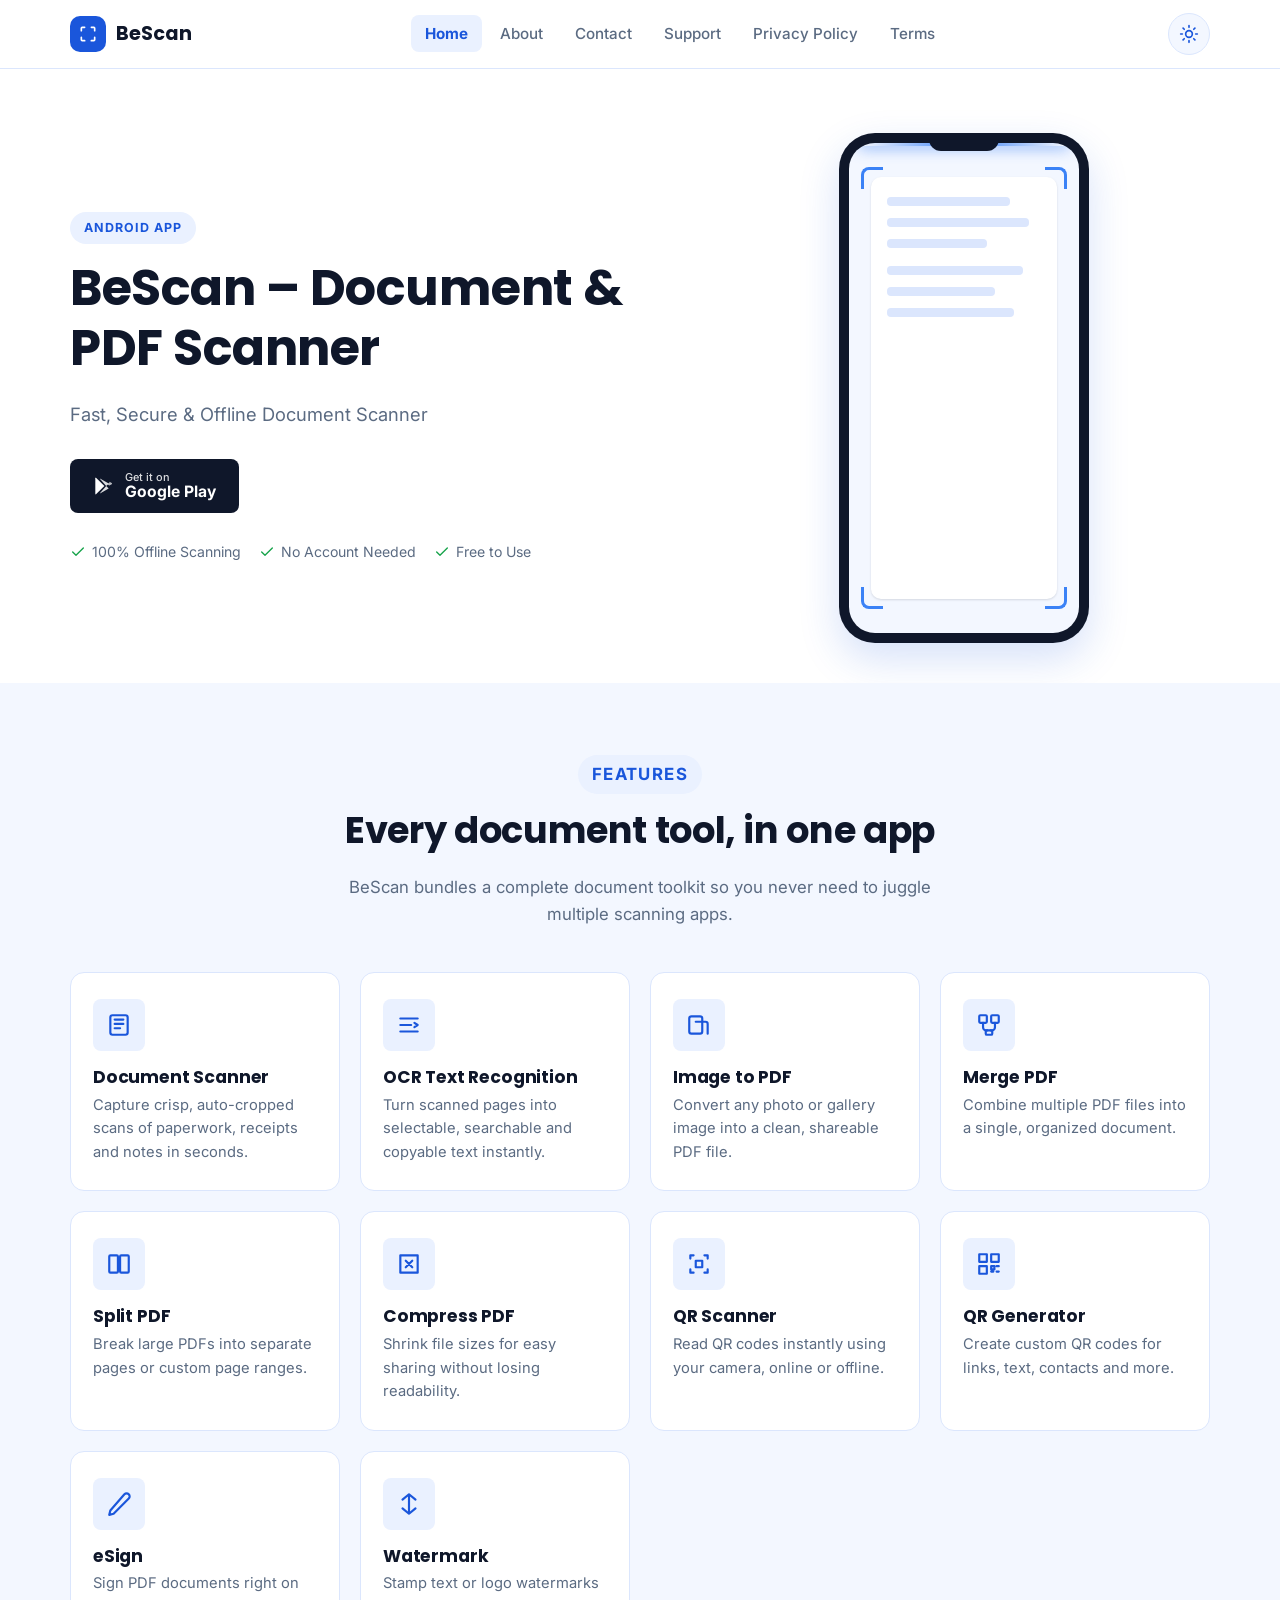
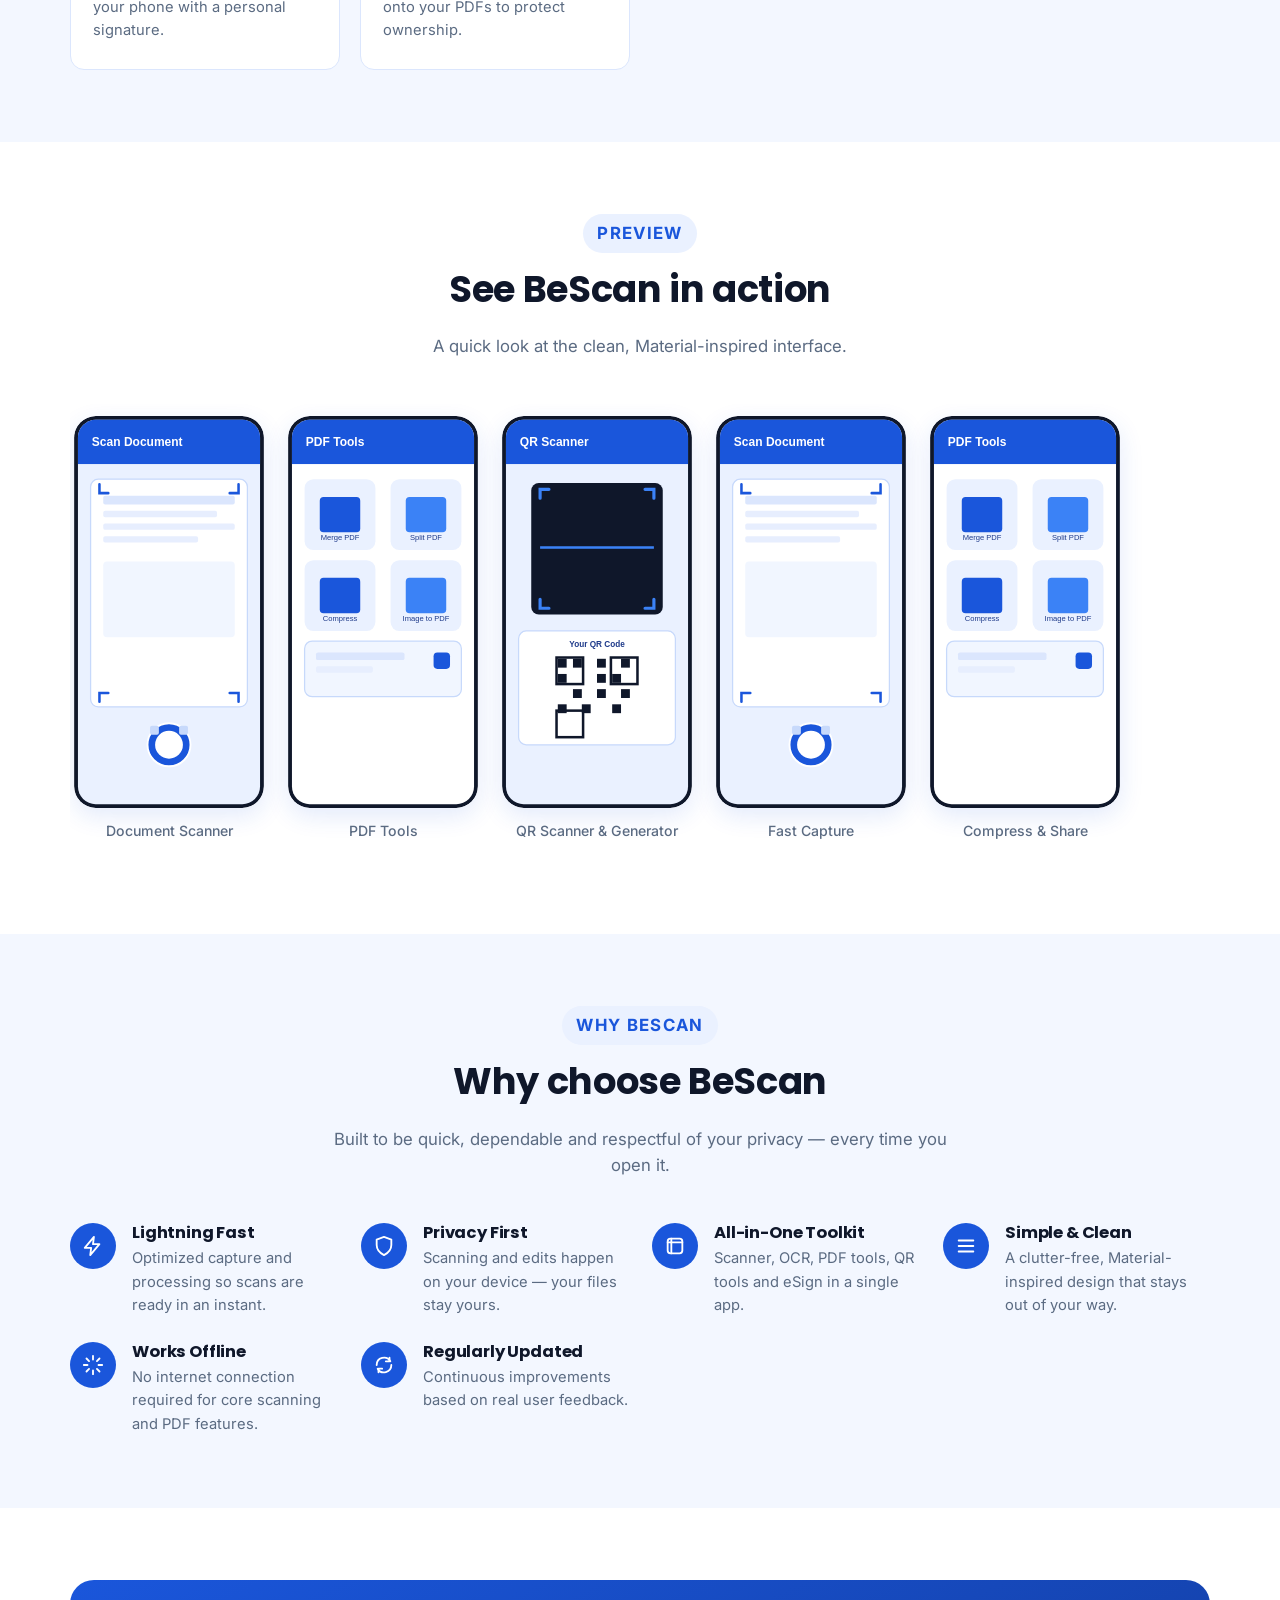
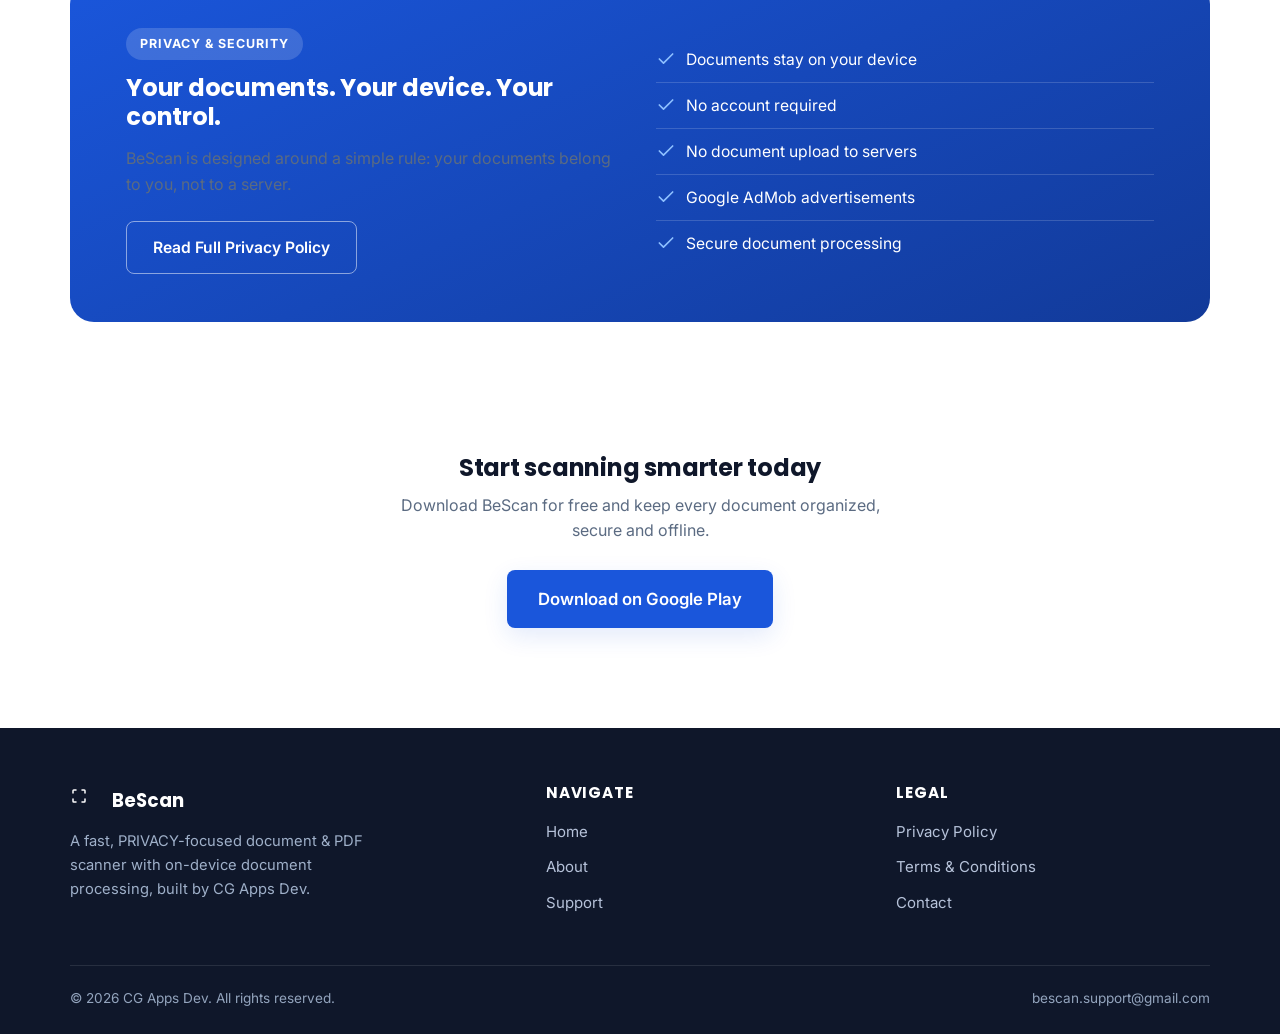
==== commit 20fdff1a: "Update footer description for privacy focus" ====
--- a/index.html
+++ b/index.html
@@ -306,7 +306,7 @@
           </span>
           <span>BeScan</span>
         </div>
-        <p class="footer-desc">A fast, secure and offline document &amp; PDF scanner for Android, built by CG Apps Dev.</p>
+        <p class="footer-desc">A fast, PRIVACY-focused document &amp; PDF scanner with on-device document processing, built by CG Apps Dev.</p>
       </div>
       <div class="footer-col">
         <h4>Navigate</h4>
--- a/assets/css/style.css
+++ b/assets/css/style.css
@@ -0,0 +1,836 @@
+/* ==========================================================================
+   BeScan — shared stylesheet
+   Design system: Material-inspired, blue & white, mobile-first.
+   Token summary:
+     Primary        #1a56db   Primary Dark  #123a99   Primary Light #3b82f6
+     Ink            #0f172a   Muted         #5b6b82   Surface       #ffffff
+     Surface Alt    #f3f7ff   Border        #dbe6fd   Success       #16a34a
+   Display type: 'Poppins' (headings) · Body type: 'Inter' (text)
+   ========================================================================== */
+
+/* -------------------------------------------------------------------------
+   0. Font loading (self-hosted-friendly fallback stack; Google Fonts CDN
+      used only as progressive enhancement — site is fully usable without it)
+   ------------------------------------------------------------------------- */
+@import url('https://fonts.googleapis.com/css2?family=Poppins:wght@600;700;800&family=Inter:wght@400;500;600;700&display=swap');
+
+/* -------------------------------------------------------------------------
+   1. Tokens
+   ------------------------------------------------------------------------- */
+:root {
+  --color-primary: #1a56db;
+  --color-primary-dark: #123a99;
+  --color-primary-light: #3b82f6;
+  --color-primary-tint: #eaf1ff;
+  --color-ink: #0f172a;
+  --color-muted: #5b6b82;
+  --color-surface: #ffffff;
+  --color-surface-alt: #f3f7ff;
+  --color-border: #dbe6fd;
+  --color-success: #16a34a;
+
+  --font-display: 'Poppins', 'Segoe UI', Roboto, Arial, sans-serif;
+  --font-body: 'Inter', 'Segoe UI', Roboto, Arial, sans-serif;
+
+  --radius-sm: 8px;
+  --radius-md: 14px;
+  --radius-lg: 24px;
+
+  --shadow-1: 0 1px 3px rgba(15, 23, 42, 0.08), 0 1px 2px rgba(15, 23, 42, 0.06);
+  --shadow-2: 0 8px 24px rgba(26, 86, 219, 0.12);
+  --shadow-3: 0 16px 40px rgba(26, 86, 219, 0.18);
+
+  --nav-height: 68px;
+  --max-width: 1180px;
+  --transition: 220ms cubic-bezier(0.4, 0, 0.2, 1);
+}
+
+/* Dark theme overrides, toggled via [data-theme="dark"] on <html> */
+[data-theme="dark"] {
+  --color-primary: #5b8def;
+  --color-primary-dark: #3b6fd6;
+  --color-primary-light: #7fa8f5;
+  --color-primary-tint: #142138;
+  --color-ink: #eef2f9;
+  --color-muted: #a6b3c7;
+  --color-surface: #0f1626;
+  --color-surface-alt: #131c30;
+  --color-border: #223252;
+  --shadow-1: 0 1px 3px rgba(0, 0, 0, 0.4);
+  --shadow-2: 0 8px 24px rgba(0, 0, 0, 0.45);
+  --shadow-3: 0 16px 40px rgba(0, 0, 0, 0.55);
+}
+
+/* -------------------------------------------------------------------------
+   2. Reset & base
+   ------------------------------------------------------------------------- */
+*, *::before, *::after { box-sizing: border-box; }
+html { scroll-behavior: smooth; }
+
+@media (prefers-reduced-motion: reduce) {
+  html { scroll-behavior: auto; }
+  *, *::before, *::after {
+    animation-duration: 0.01ms !important;
+    animation-iteration-count: 1 !important;
+    transition-duration: 0.01ms !important;
+    scroll-behavior: auto !important;
+  }
+}
+
+body {
+  margin: 0;
+  font-family: var(--font-body);
+  color: var(--color-ink);
+  background: var(--color-surface);
+  line-height: 1.6;
+  -webkit-font-smoothing: antialiased;
+  transition: background var(--transition), color var(--transition);
+}
+
+img { max-width: 100%; display: block; }
+a { color: inherit; text-decoration: none; }
+ul { list-style: none; margin: 0; padding: 0; }
+h1, h2, h3, h4 {
+  font-family: var(--font-display);
+  line-height: 1.2;
+  margin: 0 0 0.6em;
+  letter-spacing: -0.01em;
+}
+p { margin: 0 0 1em; color: var(--color-muted); }
+button { font-family: inherit; cursor: pointer; }
+
+:focus-visible {
+  outline: 3px solid var(--color-primary-light);
+  outline-offset: 2px;
+  border-radius: 4px;
+}
+
+.container {
+  width: 100%;
+  max-width: var(--max-width);
+  margin-inline: auto;
+  padding-inline: 20px;
+}
+
+.visually-hidden {
+  position: absolute;
+  width: 1px; height: 1px;
+  overflow: hidden;
+  clip: rect(0 0 0 0);
+  white-space: nowrap;
+}
+
+.skip-link {
+  position: absolute;
+  left: 12px;
+  top: -60px;
+  background: var(--color-primary);
+  color: #fff;
+  padding: 10px 16px;
+  border-radius: var(--radius-sm);
+  z-index: 1000;
+  transition: top var(--transition);
+}
+.skip-link:focus { top: 12px; }
+
+section { padding: 72px 0; }
+.section-alt { background: var(--color-surface-alt); }
+
+.eyebrow {
+  display: inline-block;
+  font-size: 0.78rem;
+  font-weight: 700;
+  letter-spacing: 0.08em;
+  text-transform: uppercase;
+  color: var(--color-primary);
+  background: var(--color-primary-tint);
+  padding: 6px 14px;
+  border-radius: 999px;
+  margin-bottom: 14px;
+}
+
+.section-head {
+  max-width: 640px;
+  margin: 0 auto 44px;
+  text-align: center;
+}
+.section-head h2 { font-size: clamp(1.6rem, 1.2rem + 1.6vw, 2.3rem); }
+.section-head p { font-size: 1.05rem; }
+
+/* -------------------------------------------------------------------------
+   3. Buttons
+   ------------------------------------------------------------------------- */
+.btn {
+  display: inline-flex;
+  align-items: center;
+  justify-content: center;
+  gap: 10px;
+  font-family: var(--font-body);
+  font-weight: 600;
+  font-size: 0.98rem;
+  padding: 13px 26px;
+  border-radius: var(--radius-sm);
+  border: 1px solid transparent;
+  transition: transform var(--transition), box-shadow var(--transition), background var(--transition), color var(--transition);
+  white-space: nowrap;
+}
+.btn:active { transform: translateY(1px); }
+
+.btn-primary {
+  background: var(--color-primary);
+  color: #fff;
+  box-shadow: var(--shadow-2);
+}
+.btn-primary:hover { background: var(--color-primary-dark); box-shadow: var(--shadow-3); transform: translateY(-2px); }
+
+.btn-outline {
+  background: transparent;
+  color: var(--color-primary);
+  border-color: var(--color-border);
+}
+.btn-outline:hover { background: var(--color-primary-tint); transform: translateY(-2px); }
+
+.btn-lg { padding: 15px 30px; font-size: 1.05rem; }
+
+.btn-play {
+  background: var(--color-ink);
+  color: #fff;
+  padding: 11px 22px;
+}
+.btn-play:hover { background: var(--color-primary-dark); transform: translateY(-2px); box-shadow: var(--shadow-3); }
+.btn-play svg { flex-shrink: 0; }
+.btn-play .play-text-lines { display: flex; flex-direction: column; align-items: flex-start; line-height: 1.15; }
+.btn-play .play-text-lines small { font-size: 0.68rem; opacity: 0.85; font-weight: 500; }
+.btn-play .play-text-lines strong { font-size: 0.98rem; font-weight: 700; }
+
+/* -------------------------------------------------------------------------
+   4. Header & Navigation
+   ------------------------------------------------------------------------- */
+.site-header {
+  position: sticky;
+  top: 0;
+  z-index: 500;
+  background: color-mix(in srgb, var(--color-surface) 88%, transparent);
+  backdrop-filter: blur(10px);
+  -webkit-backdrop-filter: blur(10px);
+  border-bottom: 1px solid var(--color-border);
+  transition: background var(--transition), border-color var(--transition);
+}
+
+.nav {
+  height: var(--nav-height);
+  display: flex;
+  align-items: center;
+  justify-content: space-between;
+  gap: 16px;
+}
+
+.brand {
+  display: flex;
+  align-items: center;
+  gap: 10px;
+  font-family: var(--font-display);
+  font-weight: 700;
+  font-size: 1.2rem;
+  color: var(--color-ink);
+  flex-shrink: 0;
+}
+.brand .logo-mark {
+  width: 36px; height: 36px;
+  border-radius: 10px;
+  background: var(--color-primary);
+  display: grid;
+  place-items: center;
+  flex-shrink: 0;
+}
+.brand .logo-mark svg { width: 20px; height: 20px; }
+
+.nav-links {
+  display: flex;
+  align-items: center;
+  gap: 4px;
+}
+.nav-links a {
+  padding: 9px 14px;
+  border-radius: var(--radius-sm);
+  font-weight: 500;
+  font-size: 0.95rem;
+  color: var(--color-muted);
+  position: relative;
+  transition: color var(--transition), background var(--transition);
+}
+.nav-links a:hover { color: var(--color-primary); background: var(--color-primary-tint); }
+.nav-links a[aria-current="page"] {
+  color: var(--color-primary);
+  font-weight: 700;
+  background: var(--color-primary-tint);
+}
+
+.nav-actions { display: flex; align-items: center; gap: 8px; }
+
+.theme-toggle {
+  width: 42px; height: 42px;
+  border-radius: 50%;
+  border: 1px solid var(--color-border);
+  background: var(--color-surface-alt);
+  display: grid;
+  place-items: center;
+  color: var(--color-primary);
+  flex-shrink: 0;
+  transition: background var(--transition), transform var(--transition);
+}
+.theme-toggle:hover { transform: rotate(20deg); }
+.theme-toggle svg { width: 20px; height: 20px; }
+.theme-toggle .icon-moon { display: none; }
+[data-theme="dark"] .theme-toggle .icon-sun { display: none; }
+[data-theme="dark"] .theme-toggle .icon-moon { display: block; }
+
+.nav-toggle {
+  display: none;
+  width: 42px; height: 42px;
+  border-radius: var(--radius-sm);
+  border: 1px solid var(--color-border);
+  background: var(--color-surface-alt);
+  align-items: center;
+  justify-content: center;
+  flex-shrink: 0;
+}
+.nav-toggle svg { width: 22px; height: 22px; color: var(--color-ink); }
+
+@media (max-width: 860px) {
+  .nav-toggle { display: inline-flex; }
+  .nav-links {
+    position: fixed;
+    inset: var(--nav-height) 0 auto 0;
+    background: var(--color-surface);
+    flex-direction: column;
+    align-items: stretch;
+    gap: 2px;
+    padding: 12px;
+    border-bottom: 1px solid var(--color-border);
+    box-shadow: var(--shadow-2);
+    transform: translateY(-8px);
+    opacity: 0;
+    pointer-events: none;
+    transition: transform var(--transition), opacity var(--transition);
+  }
+  .nav-links.is-open {
+    transform: translateY(0);
+    opacity: 1;
+    pointer-events: auto;
+  }
+  .nav-links a { padding: 13px 16px; }
+}
+
+/* -------------------------------------------------------------------------
+   5. Hero
+   ------------------------------------------------------------------------- */
+.hero {
+  padding: 64px 0 40px;
+  overflow: hidden;
+  position: relative;
+}
+.hero .container {
+  display: grid;
+  grid-template-columns: 1.1fr 0.9fr;
+  gap: 48px;
+  align-items: center;
+}
+@media (max-width: 900px) {
+  .hero .container { grid-template-columns: 1fr; }
+  .hero-visual { order: -1; }
+}
+
+.hero-copy h1 {
+  font-size: clamp(2rem, 1.4rem + 2.4vw, 3.1rem);
+  margin-bottom: 0.45em;
+}
+.hero-copy .subtitle {
+  font-size: 1.15rem;
+  color: var(--color-muted);
+  margin-bottom: 1.6em;
+  max-width: 46ch;
+}
+.hero-cta { display: flex; flex-wrap: wrap; gap: 14px; margin-bottom: 28px; }
+
+.hero-trust {
+  display: flex;
+  flex-wrap: wrap;
+  gap: 18px;
+  font-size: 0.88rem;
+  color: var(--color-muted);
+}
+.hero-trust li { display: flex; align-items: center; gap: 6px; }
+.hero-trust svg { width: 16px; height: 16px; color: var(--color-success); flex-shrink: 0; }
+
+/* Signature element: phone frame with a live scanning sweep,
+   representing the app's core action (document scanning) */
+.hero-visual { display: flex; justify-content: center; }
+.scan-device {
+  position: relative;
+  width: 250px;
+  height: 510px;
+  background: var(--color-ink);
+  border-radius: 36px;
+  padding: 10px;
+  box-shadow: var(--shadow-3);
+}
+.scan-screen {
+  position: relative;
+  width: 100%;
+  height: 100%;
+  background: var(--color-surface-alt);
+  border-radius: 26px;
+  overflow: hidden;
+}
+.scan-doc {
+  position: absolute;
+  inset: 34px 22px;
+  background: var(--color-surface);
+  border-radius: 10px;
+  box-shadow: var(--shadow-1);
+  padding: 20px 16px;
+}
+.scan-doc .line { height: 9px; border-radius: 4px; background: var(--color-border); margin-bottom: 12px; }
+.scan-doc .line:nth-child(1) { width: 80%; }
+.scan-doc .line:nth-child(2) { width: 92%; }
+.scan-doc .line:nth-child(3) { width: 65%; }
+.scan-doc .line:nth-child(4) { width: 88%; margin-top: 18px; }
+.scan-doc .line:nth-child(5) { width: 70%; }
+.scan-doc .line:nth-child(6) { width: 82%; }
+
+.scan-corner {
+  position: absolute;
+  width: 22px; height: 22px;
+  border: 3px solid var(--color-primary-light);
+}
+.scan-corner.tl { top: 24px; left: 12px; border-right: none; border-bottom: none; border-top-left-radius: 8px; }
+.scan-corner.tr { top: 24px; right: 12px; border-left: none; border-bottom: none; border-top-right-radius: 8px; }
+.scan-corner.bl { bottom: 24px; left: 12px; border-right: none; border-top: none; border-bottom-left-radius: 8px; }
+.scan-corner.br { bottom: 24px; right: 12px; border-left: none; border-top: none; border-bottom-right-radius: 8px; }
+
+.scan-beam {
+  position: absolute;
+  left: 12px; right: 12px;
+  height: 3px;
+  border-radius: 2px;
+  background: linear-gradient(90deg, transparent, var(--color-primary-light), transparent);
+  box-shadow: 0 0 14px 2px rgba(59, 130, 246, 0.7);
+  animation: scan-sweep 3.2s ease-in-out infinite;
+}
+@keyframes scan-sweep {
+  0%   { top: 30px; opacity: 0; }
+  8%   { opacity: 1; }
+  50%  { top: 460px; opacity: 1; }
+  58%  { opacity: 0; }
+  100% { top: 30px; opacity: 0; }
+}
+.scan-notch {
+  position: absolute;
+  top: 0; left: 50%;
+  transform: translateX(-50%);
+  width: 70px; height: 18px;
+  background: var(--color-ink);
+  border-radius: 0 0 12px 12px;
+  z-index: 2;
+}
+
+/* -------------------------------------------------------------------------
+   6. Feature cards
+   ------------------------------------------------------------------------- */
+.features-grid {
+  display: grid;
+  grid-template-columns: repeat(auto-fit, minmax(230px, 1fr));
+  gap: 20px;
+}
+.feature-card {
+  background: var(--color-surface);
+  border: 1px solid var(--color-border);
+  border-radius: var(--radius-md);
+  padding: 26px 22px;
+  transition: transform var(--transition), box-shadow var(--transition), border-color var(--transition);
+}
+.feature-card:hover {
+  transform: translateY(-6px);
+  box-shadow: var(--shadow-2);
+  border-color: var(--color-primary-light);
+}
+.feature-icon {
+  width: 52px; height: 52px;
+  border-radius: var(--radius-sm);
+  background: var(--color-primary-tint);
+  display: grid;
+  place-items: center;
+  margin-bottom: 16px;
+  color: var(--color-primary);
+}
+.feature-icon svg { width: 26px; height: 26px; }
+.feature-card h3 { font-size: 1.08rem; margin-bottom: 6px; }
+.feature-card p { font-size: 0.92rem; margin-bottom: 0; }
+
+/* -------------------------------------------------------------------------
+   7. Screenshots
+   ------------------------------------------------------------------------- */
+.screens-row {
+  display: flex;
+  gap: 24px;
+  overflow-x: auto;
+  padding: 12px 4px 20px;
+  scroll-snap-type: x proximity;
+  scrollbar-width: thin;
+  scrollbar-color: var(--color-primary-light) transparent;
+}
+.screens-row figure {
+  flex: 0 0 auto;
+  scroll-snap-align: start;
+  width: 190px;
+  margin: 0;
+  text-align: center;
+}
+.screens-row img {
+  border-radius: 22px;
+  box-shadow: var(--shadow-2);
+  transition: transform var(--transition);
+}
+.screens-row figure:hover img { transform: translateY(-8px); }
+.screens-row figcaption {
+  margin-top: 12px;
+  font-size: 0.88rem;
+  color: var(--color-muted);
+  font-weight: 500;
+}
+
+/* -------------------------------------------------------------------------
+   8. Why choose / value list
+   ------------------------------------------------------------------------- */
+.value-grid {
+  display: grid;
+  grid-template-columns: repeat(auto-fit, minmax(260px, 1fr));
+  gap: 24px;
+}
+.value-item { display: flex; gap: 16px; }
+.value-item .value-icon {
+  width: 46px; height: 46px;
+  border-radius: 50%;
+  background: var(--color-primary);
+  color: #fff;
+  display: grid;
+  place-items: center;
+  flex-shrink: 0;
+}
+.value-item .value-icon svg { width: 22px; height: 22px; }
+.value-item h3 { font-size: 1.03rem; margin-bottom: 4px; }
+.value-item p { font-size: 0.92rem; margin-bottom: 0; }
+
+/* -------------------------------------------------------------------------
+   9. Privacy & security panel
+   ------------------------------------------------------------------------- */
+.privacy-panel {
+  background: linear-gradient(155deg, var(--color-primary) 0%, var(--color-primary-dark) 100%);
+  border-radius: var(--radius-lg);
+  padding: 48px clamp(20px, 5vw, 56px);
+  color: #fff;
+  display: grid;
+  grid-template-columns: 1fr 1fr;
+  gap: 32px;
+  align-items: center;
+}
+@media (max-width: 780px) { .privacy-panel { grid-template-columns: 1fr; } }
+.privacy-panel h2 { color: #fff; }
+.privacy-panel > p:first-of-type { color: rgba(255,255,255,0.85); }
+.privacy-list li {
+  display: flex;
+  align-items: flex-start;
+  gap: 10px;
+  padding: 10px 0;
+  border-bottom: 1px solid rgba(255,255,255,0.16);
+  font-size: 0.98rem;
+}
+.privacy-list li:last-child { border-bottom: none; }
+.privacy-list svg { width: 20px; height: 20px; flex-shrink: 0; margin-top: 2px; }
+.privacy-actions { margin-top: 24px; }
+.privacy-panel .btn-outline { color: #fff; border-color: rgba(255,255,255,0.5); }
+.privacy-panel .btn-outline:hover { background: rgba(255,255,255,0.14); }
+
+/* -------------------------------------------------------------------------
+   10. CTA band
+   ------------------------------------------------------------------------- */
+.cta-band {
+  text-align: center;
+  padding: 60px 0;
+}
+.cta-band h2 { margin-bottom: 0.4em; }
+.cta-band p { max-width: 50ch; margin-inline: auto; margin-bottom: 1.6em; }
+
+/* -------------------------------------------------------------------------
+   11. Generic content page layout (about/support/policy/terms)
+   ------------------------------------------------------------------------- */
+.page-hero {
+  padding: 56px 0 40px;
+  background: var(--color-surface-alt);
+  border-bottom: 1px solid var(--color-border);
+  text-align: center;
+}
+.page-hero h1 { font-size: clamp(1.8rem, 1.4rem + 1.6vw, 2.6rem); }
+.page-hero p { max-width: 60ch; margin-inline: auto; font-size: 1.05rem; }
+
+.content-block { max-width: 820px; margin: 0 auto; }
+.content-block h2 {
+  font-size: 1.35rem;
+  margin-top: 2.2em;
+  padding-top: 0.4em;
+}
+.content-block h2:first-child { margin-top: 0; }
+.content-block h3 { font-size: 1.05rem; margin-top: 1.4em; }
+.content-block ul { margin: 0 0 1em; padding-left: 0; }
+.content-block ul li {
+  position: relative;
+  padding-left: 26px;
+  margin-bottom: 10px;
+  color: var(--color-muted);
+}
+.content-block ul li::before {
+  content: "";
+  position: absolute;
+  left: 0; top: 8px;
+  width: 8px; height: 8px;
+  border-radius: 50%;
+  background: var(--color-primary-light);
+}
+.content-block .updated-note {
+  display: inline-block;
+  font-size: 0.85rem;
+  color: var(--color-muted);
+  background: var(--color-surface-alt);
+  border: 1px solid var(--color-border);
+  padding: 6px 14px;
+  border-radius: 999px;
+  margin-bottom: 1.6em;
+}
+
+/* Two-column about layout */
+.about-grid {
+  display: grid;
+  grid-template-columns: repeat(2, 1fr);
+  gap: 24px;
+  margin: 40px 0;
+}
+@media (max-width: 700px) { .about-grid { grid-template-columns: 1fr; } }
+.about-card {
+  background: var(--color-surface-alt);
+  border: 1px solid var(--color-border);
+  border-radius: var(--radius-md);
+  padding: 28px;
+}
+.about-card .value-icon { margin-bottom: 14px; }
+
+/* Team / developer card */
+.dev-card {
+  display: flex;
+  align-items: center;
+  gap: 18px;
+  background: var(--color-surface-alt);
+  border: 1px solid var(--color-border);
+  border-radius: var(--radius-md);
+  padding: 24px;
+  margin: 32px 0;
+}
+.dev-card .dev-avatar {
+  width: 60px; height: 60px;
+  border-radius: 50%;
+  background: var(--color-primary);
+  color: #fff;
+  display: grid;
+  place-items: center;
+  font-family: var(--font-display);
+  font-weight: 700;
+  font-size: 1.3rem;
+  flex-shrink: 0;
+}
+.dev-card h3 { margin-bottom: 2px; }
+.dev-card p { margin: 0; font-size: 0.92rem; }
+
+/* -------------------------------------------------------------------------
+   12. Contact page
+   ------------------------------------------------------------------------- */
+.contact-grid {
+  display: grid;
+  grid-template-columns: repeat(auto-fit, minmax(240px, 1fr));
+  gap: 20px;
+  margin-top: 36px;
+}
+.contact-card {
+  background: var(--color-surface);
+  border: 1px solid var(--color-border);
+  border-radius: var(--radius-md);
+  padding: 28px 24px;
+  text-align: center;
+  transition: transform var(--transition), box-shadow var(--transition);
+}
+.contact-card:hover { transform: translateY(-6px); box-shadow: var(--shadow-2); }
+.contact-card .value-icon { margin: 0 auto 16px; }
+.contact-card h3 { font-size: 1rem; margin-bottom: 6px; }
+.contact-card a.contact-link {
+  color: var(--color-primary);
+  font-weight: 600;
+  word-break: break-word;
+}
+
+/* -------------------------------------------------------------------------
+   13. FAQ (accordion)
+   ------------------------------------------------------------------------- */
+.faq-list { max-width: 780px; margin: 0 auto; }
+.faq-item {
+  border: 1px solid var(--color-border);
+  border-radius: var(--radius-md);
+  margin-bottom: 12px;
+  overflow: hidden;
+  background: var(--color-surface);
+}
+.faq-question {
+  width: 100%;
+  display: flex;
+  align-items: center;
+  justify-content: space-between;
+  gap: 12px;
+  padding: 18px 20px;
+  background: none;
+  border: none;
+  text-align: left;
+  font-family: var(--font-display);
+  font-weight: 600;
+  font-size: 1rem;
+  color: var(--color-ink);
+}
+.faq-question .faq-chevron {
+  flex-shrink: 0;
+  width: 20px; height: 20px;
+  color: var(--color-primary);
+  transition: transform var(--transition);
+}
+.faq-item.is-open .faq-chevron { transform: rotate(180deg); }
+.faq-answer {
+  max-height: 0;
+  overflow: hidden;
+  transition: max-height var(--transition), padding var(--transition);
+  padding: 0 20px;
+}
+.faq-item.is-open .faq-answer { padding: 0 20px 20px; }
+.faq-answer p { margin: 0; font-size: 0.95rem; }
+
+/* -------------------------------------------------------------------------
+   14. Support steps
+   ------------------------------------------------------------------------- */
+.steps-grid {
+  display: grid;
+  grid-template-columns: repeat(auto-fit, minmax(220px, 1fr));
+  gap: 20px;
+}
+.step-card {
+  background: var(--color-surface-alt);
+  border: 1px solid var(--color-border);
+  border-radius: var(--radius-md);
+  padding: 24px;
+  position: relative;
+}
+.step-card .step-num {
+  font-family: var(--font-display);
+  font-weight: 800;
+  font-size: 0.85rem;
+  color: var(--color-primary);
+  background: var(--color-primary-tint);
+  width: 30px; height: 30px;
+  border-radius: 50%;
+  display: grid;
+  place-items: center;
+  margin-bottom: 14px;
+}
+.step-card h3 { font-size: 1rem; margin-bottom: 6px; }
+.step-card p { font-size: 0.92rem; margin: 0; }
+
+/* -------------------------------------------------------------------------
+   15. Footer
+   ------------------------------------------------------------------------- */
+.site-footer {
+  background: var(--color-ink);
+  color: #cbd5e1;
+  padding: 56px 0 24px;
+  margin-top: 40px;
+}
+[data-theme="dark"] .site-footer { background: #070c17; }
+.footer-grid {
+  display: grid;
+  grid-template-columns: 1.4fr 1fr 1fr;
+  gap: 36px;
+  margin-bottom: 40px;
+}
+@media (max-width: 700px) { .footer-grid { grid-template-columns: 1fr; gap: 28px; } }
+.footer-brand { display: flex; align-items: center; gap: 10px; margin-bottom: 14px; }
+.footer-brand span {
+  font-family: var(--font-display);
+  font-weight: 700;
+  font-size: 1.15rem;
+  color: #fff;
+}
+.footer-col h4 {
+  color: #fff;
+  font-size: 0.95rem;
+  text-transform: uppercase;
+  letter-spacing: 0.06em;
+  margin-bottom: 16px;
+}
+.footer-col ul li { margin-bottom: 10px; }
+.footer-col a { color: #b6c2d9; font-size: 0.94rem; transition: color var(--transition); }
+.footer-col a:hover { color: #fff; }
+.footer-desc { font-size: 0.92rem; color: #9fb0c9; max-width: 34ch; }
+.footer-bottom {
+  border-top: 1px solid rgba(255,255,255,0.1);
+  padding-top: 22px;
+  display: flex;
+  flex-wrap: wrap;
+  gap: 12px;
+  justify-content: space-between;
+  font-size: 0.85rem;
+  color: #93a4bd;
+}
+
+/* -------------------------------------------------------------------------
+   16. Scroll-to-top button
+   ------------------------------------------------------------------------- */
+.scroll-top-btn {
+  position: fixed;
+  right: 20px;
+  bottom: 20px;
+  width: 46px; height: 46px;
+  border-radius: 50%;
+  background: var(--color-primary);
+  color: #fff;
+  border: none;
+  display: grid;
+  place-items: center;
+  box-shadow: var(--shadow-3);
+  opacity: 0;
+  transform: translateY(12px);
+  pointer-events: none;
+  transition: opacity var(--transition), transform var(--transition), background var(--transition);
+  z-index: 400;
+}
+.scroll-top-btn.is-visible { opacity: 1; transform: translateY(0); pointer-events: auto; }
+.scroll-top-btn:hover { background: var(--color-primary-dark); }
+.scroll-top-btn svg { width: 20px; height: 20px; }
+
+/* -------------------------------------------------------------------------
+   17. Scroll reveal animation
+   ------------------------------------------------------------------------- */
+.reveal {
+  opacity: 0;
+  transform: translateY(18px);
+  transition: opacity 700ms ease, transform 700ms ease;
+}
+.reveal.is-visible { opacity: 1; transform: translateY(0); }
+
+/* -------------------------------------------------------------------------
+   18. Utility spacing
+   ------------------------------------------------------------------------- */
+.text-center { text-align: center; }
+.mt-lg { margin-top: 40px; }
